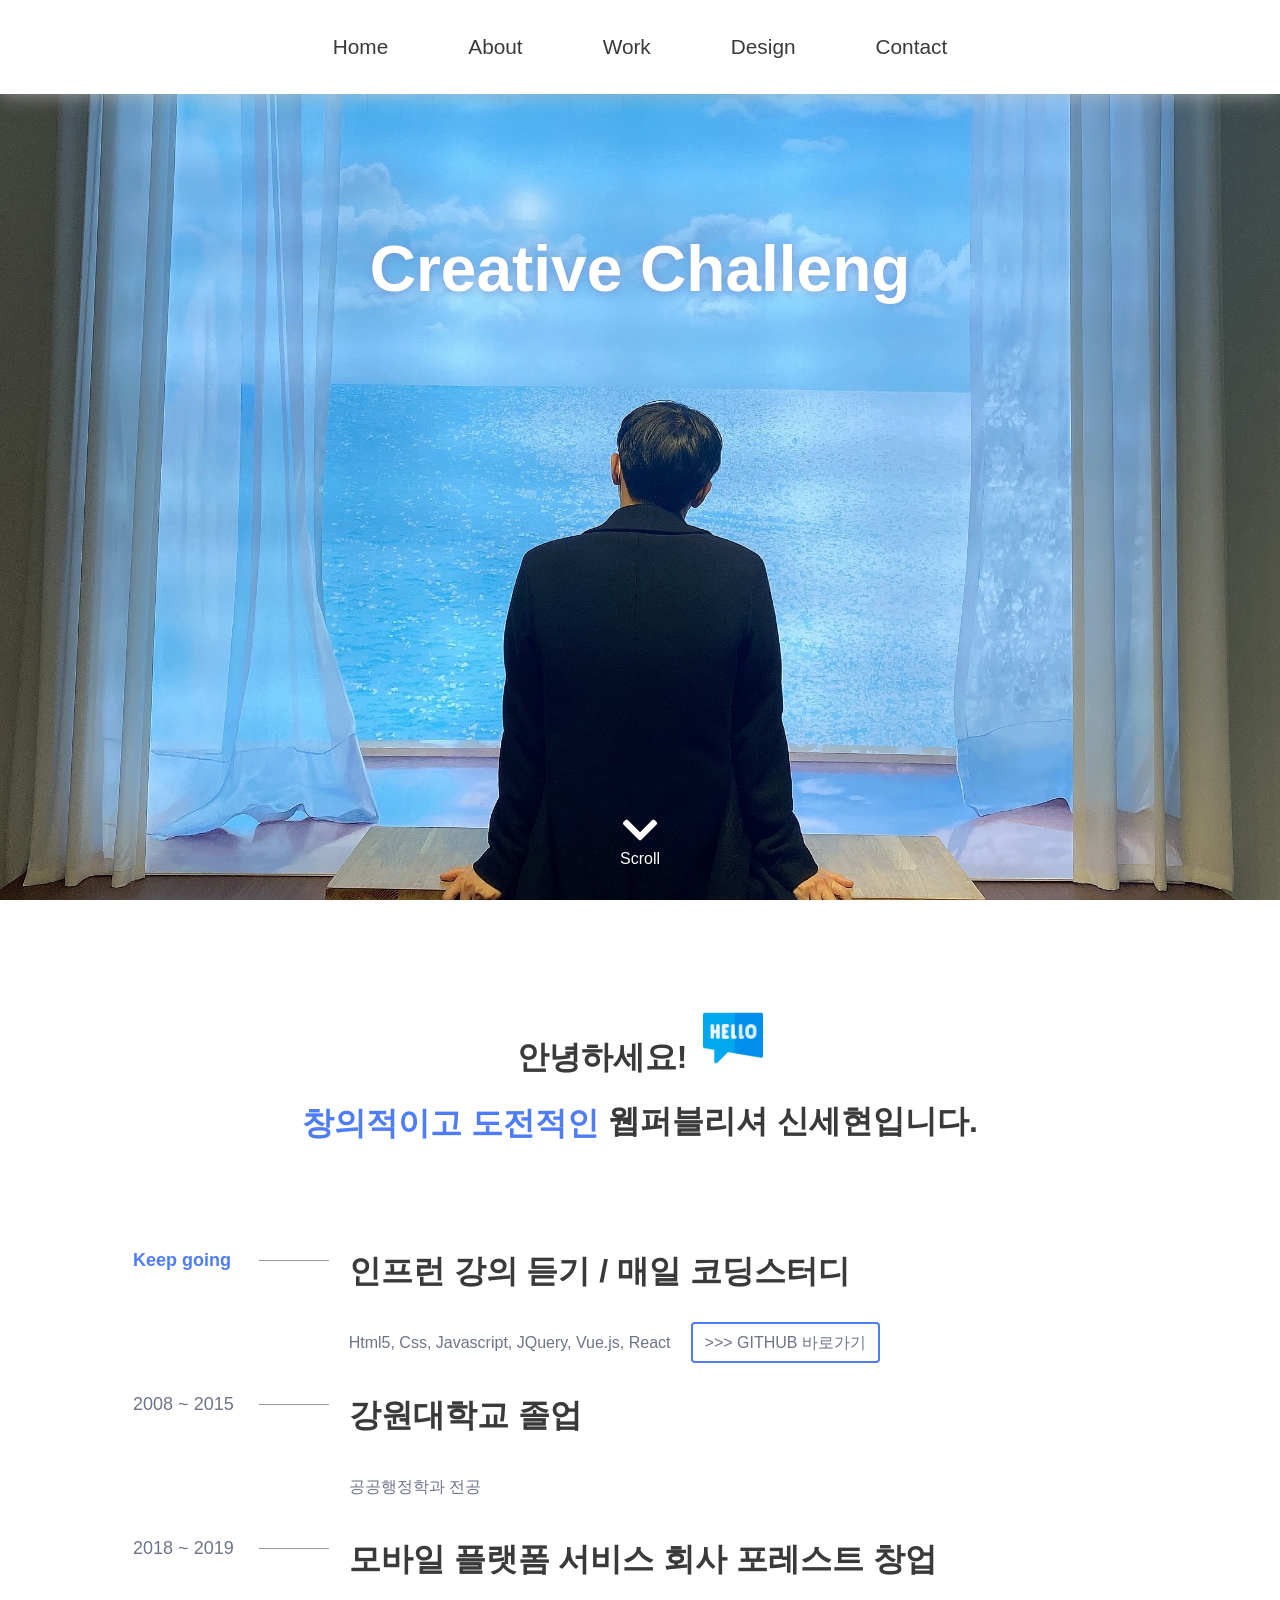
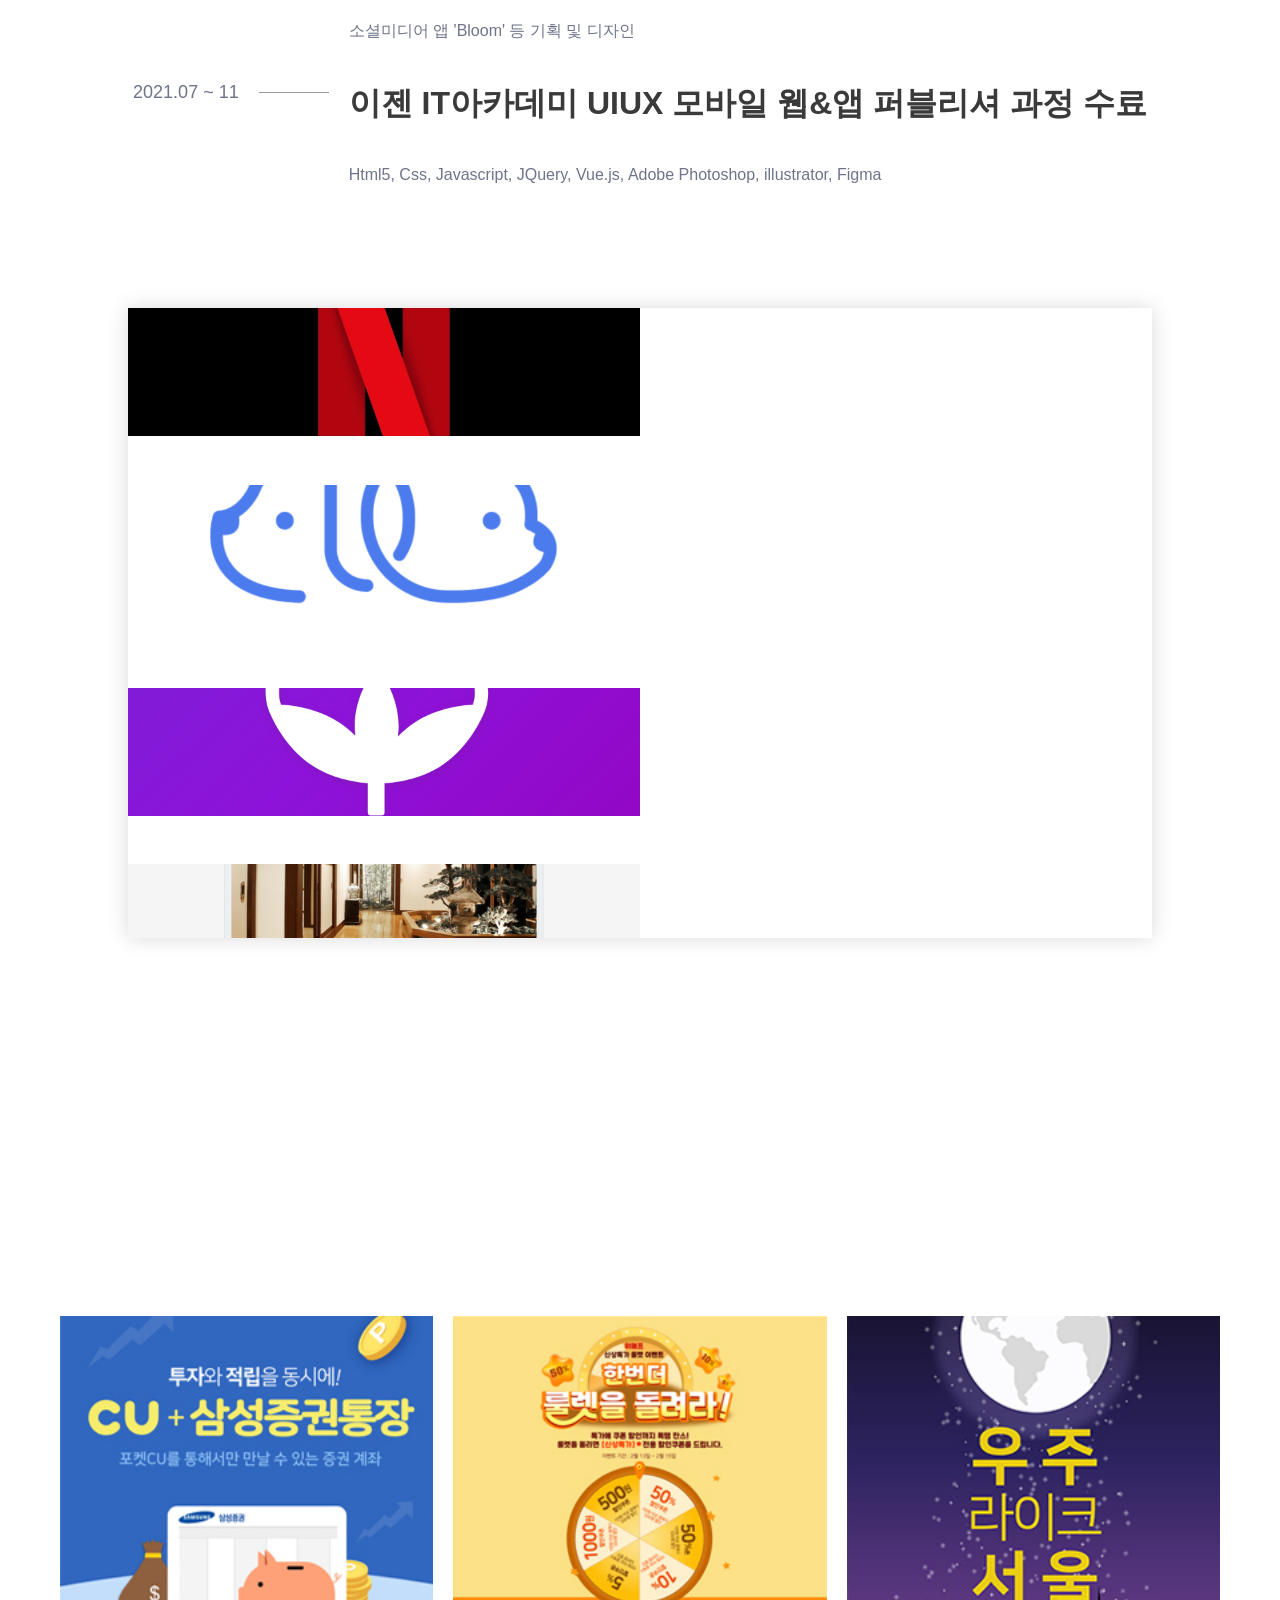
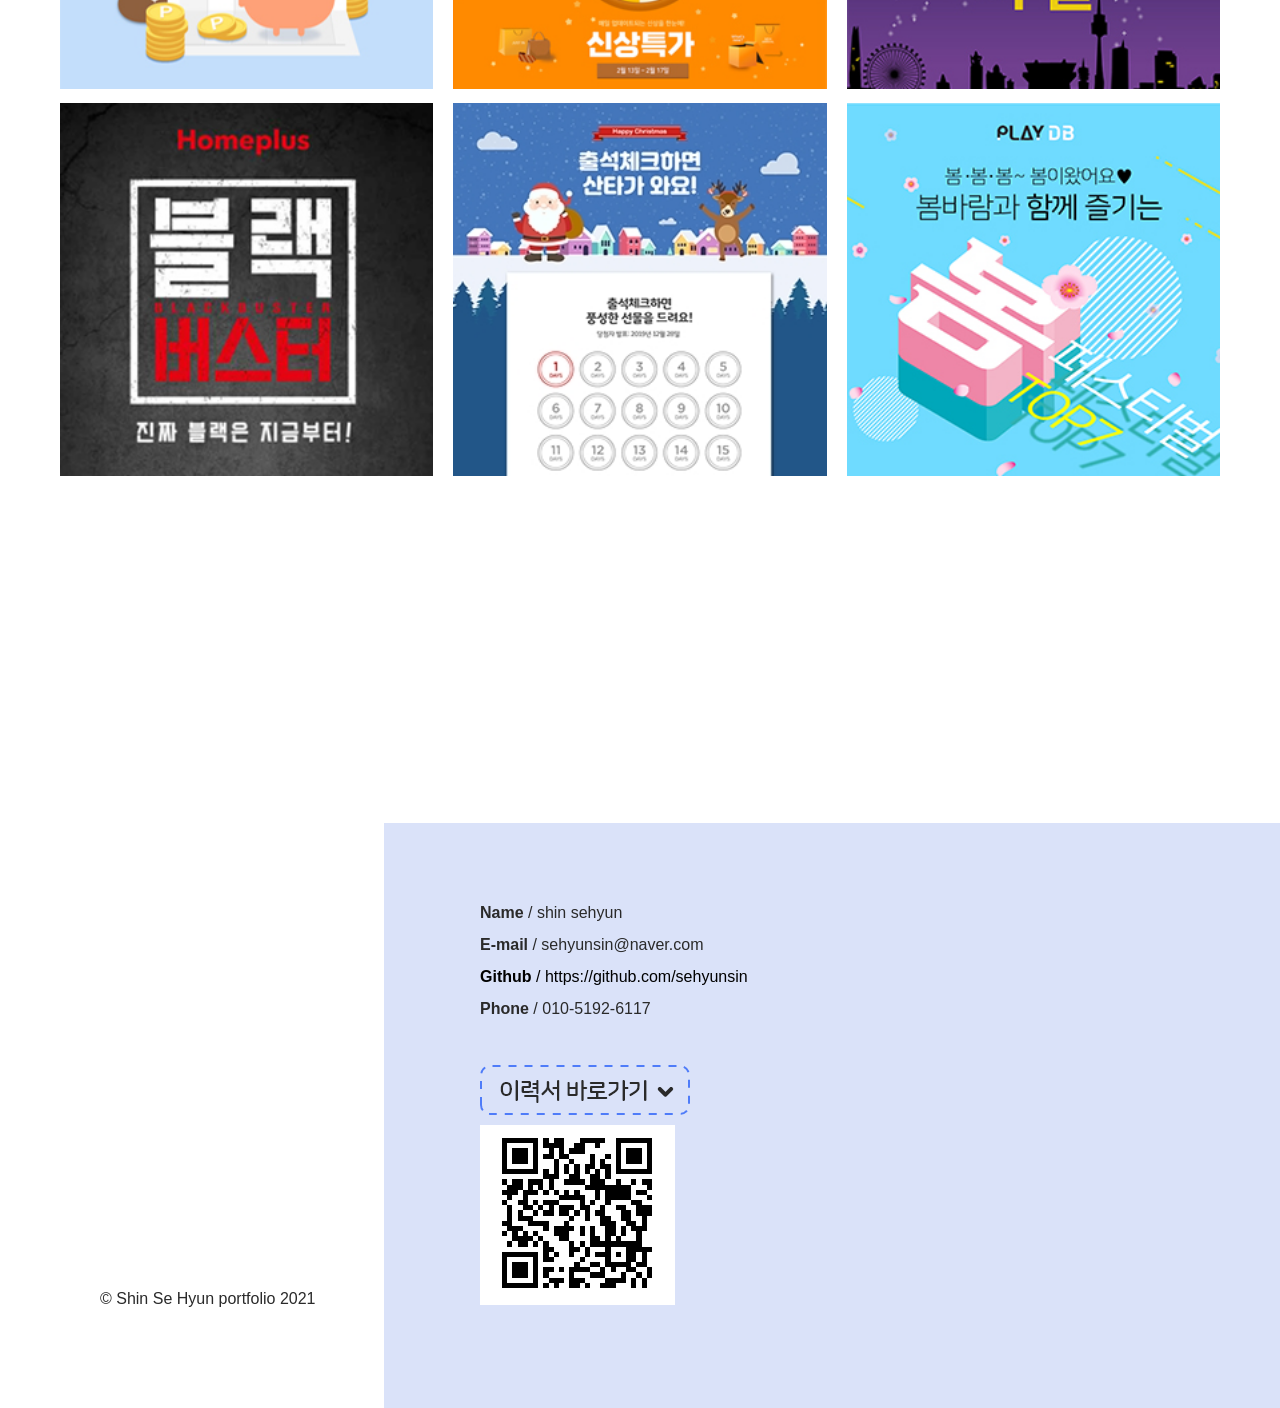
==== index.html @ 4f1cb449 "Update index.html" ====
<!DOCTYPE html>
<html lang="ko">

<head>
	<meta charset="utf-8">
	<meta name="viewport" content="width=device-width">
	<title>Webpublisher sehyun's Portfolio</title>
	<script src="https://code.jquery.com/jquery-3.6.0.min.js"></script>
	<script src="js/po1.js"></script>
	<script src="https://cdn.jsdelivr.net/npm/vue@2.6.0"></script>
	<link rel="shortcut icon" href="images/gift.svg" type="image/x-icon">
	<link href="https://fonts.googleapis.com/css?family=Noto+Sans+KR:100,300,400,500,700,900&display=swap"
		rel="stylesheet">
	<link rel="stylesheet" href="https://use.fontawesome.com/releases/v5.15.2/css/all.css">
	<link rel="stylesheet" href="css/po1.css">
</head>

<body>
	<div class="open">
		<div class="layer"></div>
		<div class="layer"></div>
	</div>
	<header>
		<button type="button">&#x2630</button>
		<a v-bind:href="top">
			<img :src="logo" :alt="alt">
		</a>

	</header>
	<nav class="navmenu">
		<div>
			<div>
				<a href="#top">Home</a>
				<a href="#about">About</a>
				<a href="#portfolio">Work</a>
				<a href="#event">Design</a>
				<a href="#contact">Contact</a>
			</div>
		</div>
	</nav>
	<header id="top">
		<div id="typing"></div>
		<div id="scroll">
			<i class="fas fa-chevron-down"></i>
			<a href="#about">Scroll</a>
		</div>
	</header>
	<section id="about" class="area">
		<h2 class="hello">안녕하세요!<img src="images/hello.png"><br><span>창</span><span>의</span><span>적</span><span>이</span><span>고</span> <span>도</span><span>전</span><span>적</span><span>인</span> 웹퍼블리셔 신세현입니다.</h2>
		<div class="skills">
			<table>
				<tr>
					<td class="td1 color_ch" style="color:#4f7cf9; font-weight: bold;">Keep going</td>
					<td>
						<div class="pin2"></div>
					</td>
					<td class="td3">
						<h2> 인프런 강의 듣기 / 매일 코딩스터디</h2>
						<p>Html5, Css, Javascript, JQuery, Vue.js, React<a href="https://github.com/sehyunsin" target="_blank">>>> GITHUB 바로가기</a></p>
					</td>
				</tr>
				<tr>
					<td class="td1">2008 ~ 2015</td>
					<td>
						<div class="pin2"></div>
					</td>
					<td class="td3">
						<h2>강원대학교 졸업</h2>
						<p>공공행정학과 전공</p>
					</td>
				</tr>
				<tr>
					<td class="td1">2018 ~ 2019</td>
					<td>
						<div class="pin2"></div>
					</td>
					<td class="td3">
						<h2>모바일 플랫폼 서비스 회사 포레스트 창업</h2>
						<p>소셜미디어 앱 'Bloom' 등 기획 및 디자인</p>
					</td>
				</tr>
				<tr>
					<td class="td1">2021.07 ~ 11</td>
					<td>
						<div class="pin2"></div>
					</td>
					<td class="td3">
						<h2>이젠 IT아카데미 UIUX 모바일 웹&앱 퍼블리셔 과정 수료</h2>
						<p>Html5, Css, Javascript, JQuery, Vue.js, Adobe Photoshop, illustrator, Figma</p>
					</td>
				</tr>
				
			</table>
		</div>
		
	</section>
	<div id="portfolio" class="area">
		<div id="cnt03">
			<div class="page-wrap">
				<div id="home-slider">
					<div class="swiper-container">
						<div class="swiper-wrapper">
							<div class="swiper-slide swiper-slide-one">
								<div class="swiper-image" data-swiper-parallax-y="-20%">
									<div class="swiper-image-inner swiper-image-left swiper-image-one">
										<a href="netflix/netflix.html" target="_blank">
											<img src="images/go.png" alt="홈페이지 바로가기">
										</a>
									</div>
								</div>
								<div class="swiper-image" data-swiper-parallax-y="35%">
									<div class="swiper-image-inner swiper-image-right swiper-image-two">
										<a href="netflix/netflix.html" class="paragraph mockup_title" target="_blank">
											Netflix
										</a>
										<a href="netflix/netflix.html" class="paragraph  mockup_small_title"
											target="_blank">
											넷플릭스 반응형 웹사이트를<br>클론코딩하였습니다.
										</a>
									</div>
								</div>
							</div>
							<div class="swiper-slide swiper-slide-two">
								<div class="swiper-image" data-swiper-parallax-y="-20%">
									<div class="swiper-image-inner swiper-image-left swiper-image-three">
										<a href="https://www.figma.com/proto/93MbNFxigExbOBQNPksB8m/Petme-Up-team-library?node-id=382%3A949&scaling=min-zoom&page-id=0%3A1" onclick="window.open(this.href, 'win1', 'top=50, left=200 , width=414, height=667, toolbar=yes, scrollbars=no, resizable=yes');" onkeypress="this.onclick()" target="_blank">
											<img src="images/go.png" alt="페이지 바로가기">
										</a>
									</div>
								</div>
								<div class="swiper-image" data-swiper-parallax-y="35%">
									<div class="swiper-image-inner swiper-image-right swiper-image-four">
										<a href="https://www.figma.com/proto/93MbNFxigExbOBQNPksB8m/Petme-Up-team-library?node-id=382%3A949&scaling=min-zoom&page-id=0%3A1" class="paragraph mockup_title" onclick="window.open(this.href, 'win1', 'top=50, left=200 , width=414, height=667, toolbar=yes, scrollbars=no, resizable=yes');" onkeypress="this.onclick()" target="_blank">
											PetmeUp
										</a>
										<a href="https://www.figma.com/proto/93MbNFxigExbOBQNPksB8m/Petme-Up-team-library?node-id=382%3A949&scaling=min-zoom&page-id=0%3A1" class="paragraph  mockup_small_title" onclick="window.open(this.href, 'win1', 'top=50, left=200 , width=414, height=667, toolbar=yes, scrollbars=no, resizable=yes');" onkeypress="this.onclick()" target="_blank">
											반려동물과의 만남부터 케어까지 모든<br>기능을 담은 어플리케이션 펫미업을<br>피그마로 제작하였습니다.
										</a>
									</div>
								</div>
							</div>
							<div class="swiper-slide swiper-slide-three">
								<div class="swiper-image" data-swiper-parallax-y="-20%">
									<div class="swiper-image-inner swiper-image-left swiper-image-five">
										<a href="images/Bloom StoryBoard & DECISION.pdf" target="_blank">
											<img src="images/go.png" alt="페이지 바로가기">
										</a>
									</div>
								</div>
								<div class="swiper-image" data-swiper-parallax-y="35%">
									<div class="swiper-image-inner swiper-image-right swiper-image-six">
										<a href="images/Bloom StoryBoard & DECISION.pdf" class="paragraph mockup_title" target="_blank">
											Bloom
										</a>
										<a href="images/Bloom StoryBoard & DECISION.pdf" class="paragraph  mockup_small_title"
											target="_blank">
											포레스트 창업 당시 제작한 소셜미디어 어플리케이션 Bloom의 기획안입니다.
										</a>
									</div>
								</div>
							</div>
							<div class="swiper-slide swiper-slide-four">
								<div class="swiper-image" data-swiper-parallax-y="-20%">
									<div class="swiper-image-inner swiper-image-left swiper-image-seven">
										<a href="hanwoori/hanwoori.html" target="_blank">
											<img src="images/go.png" alt="페이지 바로가기">
										</a>
									</div>
								</div>
								<div class="swiper-image" data-swiper-parallax-y="35%">
									<div class="swiper-image-inner swiper-image-right swiper-image-eigh">
										<a href="hanwoori/hanwoori.html" class="paragraph mockup_title" target="_blank">
											한우리
										</a>
										<a href="hanwoori/hanwoori.html" class="paragraph  mockup_small_title"
											target="_blank">
											한정식 한우리 반응형 웹사이트
										</a>
									</div>
								</div>
							</div>
							
							
							<div class="swiper-slide swiper-slide-two">
								<div class="swiper-image" data-swiper-parallax-y="-20%">
									<div class="swiper-image-inner swiper-image-left swiper-image-thirteen">
										<a href="회원가입/index.html" target="_blank">
											<img src="images/go.png" alt="페이지 바로가기">
										</a>
									</div>
								</div>
								<div class="swiper-image" data-swiper-parallax-y="35%">
									<div class="swiper-image-inner swiper-image-right swiper-image-fourteen">
										<a href="회원가입/index.html" class="paragraph mockup_title" target="_blank">
											Naver
										</a>
										<a href="회원가입/index.html" class="paragraph  mockup_small_title" target="_blank">
										네이버 반응형 회원가입 웹사이트를 클론코딩 하였습니다.
										</a>
									</div>
								</div>
							</div>

						</div>
						<div class="swiper-pagination"></div>
					</div>
				</div>
			</div>

		</div>

	</div>
	<section id="event" class="area">
		<div>
			<div>
				<img src="images/event-19.jpg" alt="CU 삼성증권통장">
				<p>
					<i class="fas fa-search"></i>
					<b>자세히보기</b>
				</p>
			</div>
			<div>
				<img src="images/event-16.jpg" alt="한번 더 룰렛을 돌려라">
				<p>
					<i class="fas fa-search"></i>
					<b>자세히보기</b>
				</p>
			</div>
			<div>
				<img src="images/event-9.jpg" alt="우주 라이크 서울">
				<p>
					<i class="fas fa-search"></i>
					<b>자세히보기</b>
				</p>
			</div>
			<div>
				<img src="images/event-13.jpg" alt="블랙버스터">
				<p>
					<i class="fas fa-search"></i>
					<b>자세히보기</b>
				</p>
			</div>
			
			<div>
				<img src="images/event-8.jpg" alt="출석체크하면 산타가 와요">
				<p>
					<i class="fas fa-search"></i>
					<b>자세히보기</b>
				</p>
			</div>
			<div>
				<img src="images/event-17.jpg" alt="봄 페스티벌">
				<p>
					<i class="fas fa-search"></i>
					<b>자세히보기</b>
				</p>
			</div>
			
		

		</div>
	</section>
	<section id="contact" class="area">
		<div class="footer">
			<section class="profile">
				<div class="p1">
					<p><b>Name</b> / shin sehyun</p>
					<p><b>E-mail</b> / sehyunsin@naver.com</p>
					<a href="https://github.com/sehyunsin" target="_blank" style="color:black"><b>Github </b>/
						https://github.com/sehyunsin </a>
						<p><b>Phone</b> / 010-5192-6117</p>
				</div>
				<div class="pdf">
						<a href="https://www.miricanvas.com/v/1oxffx" target="_blank"><img src="images/pdf.png" alt="자기소개서 pdf 다운로드"></a>
						<a href="https://www.miricanvas.com/v/1oxffx" target="_blank"><img src="images/qr1.png" alt="qr이력서"></a>
				</div>
				</section>
		</div>
		<section class="me">
			© Shin Se Hyun portfolio 2021
		</section>
	</section>
	<section id="popup">
		<h3>제목</h3>
		<img src="#" alt="#">
	</section>
</body>
<script src='https://cdnjs.cloudflare.com/ajax/libs/jquery/3.1.1/jquery.min.js'></script>
<script src='https://cdnjs.cloudflare.com/ajax/libs/Swiper/3.4.2/js/swiper.jquery.min.js'></script>
<script>
	let mySwiper = new Swiper(".swiper-container", {
		direction: "vertical",
		loop: true,
		pagination: ".swiper-pagination",
		grabCursor: true,
		speed: 1000,
		paginationClickable: true,
		parallax: false,
		autoplay: false,
		effect: "slide",
		mousewheelControl: 1
	});
</script>
<script>
	var logo = new Vue({
		el: "header",
		data: {
			logo: "images/logo_sh.png",
			alt: "logo",
			top: "#"
		}
	});
</script>

</html>
---- css/po1.css ----
@charset "utf-8";

/*공통*/
* {
	margin: 0;
	padding: 0;
	box-sizing: border-box;
}

html {
	scroll-behavior: smooth;
}

html,
body {
	font-family: 'Roboto', sans-serif;
	color: #2a2a2a;
}

h2 {
	color: #3A3A3A;
	font-size: 32px;
	text-align: center;
	margin-bottom: 70px;
}

img {
	display: block;
	max-width: 100%;
}

a {
	text-decoration: none;
}

.area {
	min-height: 100vh;
	padding-top: 12vh;
}


/*상단 (고정되어 있는) 메뉴*/
nav {
	position: fixed;
	width: 100%;
	top: 0;
	z-index: 200;
	background: white;
	box-shadow: 0px 0px 20px #bfbfbfc2;
}


nav div {
	max-width: 1490px;
	margin: auto;
	display: flex;
}


header img {
	position: absolute;
	padding-top: 26px;
	margin-left: 30px;
	position: fixed;
	z-index: 300;
}

nav>div a {
	margin-left: 30pt;
	color: #3A3A3A;
	margin: 25px 30px;
	font-size: large;
	padding: 10px;
	border-radius: 50px;
	font-size: 1.3rem;
	font-weight: 400;
}

button {
	display: none;
}


/*상단 메뉴를 호버하면 색변경되면서 유지된다*/
nav a:hover,
a.act {
	color: white;
	background: url(../images/button10.png) no-repeat center;
	text-align: center;

}


/*첫화면(헤더)*/
#top {
	height: 100vh;
	background: url("../images/bg1.jpg") no-repeat fixed center top / cover;
}

#typing {
	padding: 25vh 1px 0 1px;
	color: white;
	text-align: center;
	font-size: 4rem;
	font-weight: bold;
	height: 60vh;
	text-shadow: 0 1px 10px #7c95cfe0;
	line-height: 140%;
	animation: rise 1s 5s ease infinite alternate;
}

@keyframes rise {
	from {
		transform: translateY(0px);
	}

	to {
		transform: translateY(15px);
	}

}

#scroll {
	width: 100px;
	margin: auto;
	margin-top: 30vh;
	text-align: center;
}

#scroll i {
	font-size: 2.5rem;
	color: white;
	display: block;
	animation: down 1s infinite;
}

@keyframes down {
	from {
		transform: translateY(-10pt);
		opacity: 0;
	}

	to {
		transform: translateY(0pt);
		opacity: 1;
	}
}

#scroll a {
	color: white;
}


/*about*/

.hello {
	line-height: 2em;
}
.hello img{
	width: 60px;
	margin-left: 16px;
	display: inline-block;
}


h2 span {
	color: #4f7cf9;
	position: relative;
	top: 2px;
	display: inline-block;
	animation: bounce 0.5s ease infinite alternate;


}

h2 span:nth-child(1) {
	animation-delay: .1s;
}

h2 span:nth-child(2) {
	animation-delay: .2s;
}

h2 span:nth-child(3) {
	animation-delay: .3s;
}

h2 span:nth-child(4) {
	animation-delay: .4s;
}

h2 span:nth-child(5) {
	animation-delay: .5s;
}

h2 span:nth-child(6) {
	animation-delay: .6s;
}

h2 span:nth-child(7) {
	animation-delay: .7s;
}

h2 span:nth-child(8) {
	animation-delay: .8s;
}

h2 span:nth-child(9) {
	animation-delay: .9s;
}

@keyframes bounce {
	100% {
		top: -5px;
	}
}

.td3 a {
	font-weight: 400;
	padding-left: 20px;
	color: #6e7489;
	background: #fff;
	border: 2px solid #4f7cf9;
	border-radius: 4px;
	padding: 10px 12px; 
	margin-left: 20px;
}

.td3 a:hover {
	color: #fff;
	font-weight: bold;
	background: #4f7cf9;
	

}

.skills {
	width: 100%;
	position: absolute;

}

.skills table {
	border-collapse: collapse;
	margin: auto;
}


.skills table tbody tr {
	margin: 30px;
}

.skills table tbody tr td.td1 {
	font-size: 18px;
	color: #6e7489;
}

.td1 {
	padding-bottom: 70px;
}

.skills table tbody tr td>.pin2 {
	width: 70px;
	height: 1px;
	background: #999;
	margin-left: 20px;
	margin-bottom: 70px;
}

.skills table tbody tr td.td3 {
	line-height: 3;
}

.skills table tbody tr td>h2 {
	padding: 0 0 0 20px;
	font-size: 32px;
	text-align: left;
	margin: 0;
}

.skills table tbody tr td>h2:hover {
	color: #4f7cf9;
}

.skills table tbody tr td>p {
	padding-left: 20px;
	color: #6e7489;
	font-size: 16px;
	font-weight: 300;
}

/*포트폴리오*/
.content #cnt03 {
	position: relative;
}

.page-wrap {
	width: 100%;
	height: 100vh;
	display: -webkit-box;
	display: flex;
	-webkit-box-pack: center;
	justify-content: center;
	-webkit-box-align: center;
}

#home-slider {
	height: 70vh;
	width: 80vw;
	position: relative;
}

.swiper-container {
	height: 100%;
	width: 100%;
	box-shadow: 0 0 20px rgba(0, 0, 0, 0.15);
	overflow: hidden;
}

.swiper-image-one {
	background-image: url(../images/p1.png);
}

.swiper-image-two {
	background: #fff;
}

.swiper-image-three {
	background-image: url(../images/pet.png);
}

.swiper-image-four {
	background: #fff;
}

.swiper-image-five {
	background-image: url(../images/p3.png);
}

.swiper-image-six {
	background: #fff;
}

.swiper-image-seven {
	background-image: url(../images/pp3.png);
}

.swiper-image-eigh {
	background: #fff;
}

.swiper-image-nine {
	background-image: url(../images/react.png);
}

.swiper-image-ten {
	background: #fff;
}
.swiper-image-eleven {
	background-image: url(../images/react.png);
}

.swiper-image-twelve {
	background: #fff;
}
.swiper-image-thirteen {
	background-image: url(../images/naver.png);
}

.swiper-image-fourteen {
	background: #fff;
}

.swiper-image {
	width: 50%;
	height: 100%;
	overflow: hidden;
}

.swiper-image-inner {
	background-size: cover;
	background-position: center center;
	display: -webkit-box;
	display: flex;
	-webkit-box-orient: vertical;
	-webkit-box-direction: normal;
	flex-direction: column;
	-webkit-box-align: center;
	align-items: center;
	-webkit-box-pack: center;
	justify-content: center;
	width: 100%;
	height: 100%;
	background-blend-mode: overlay;
}

.swiper-image-inner.swiper-image-left {
	padding: 4rem;
	position: relative;
}

.swiper-image-left a {
	position: absolute;
	width: 100%;
	height: 100%;
	top: 0;
	left: 0;
	opacity: 0;
	color: #fff;
	background-color: rgba(0, 0, 0, 0.25);
	transition: all .3s;
}

.swiper-image-left:hover {
	transition: all .5s;
	-webkit-transform: scale(1.1);
	transform: scale(1.1);
}

.swiper-image-left:hover a {
	opacity: 1;
}

.swiper-image-left a img {
	z-index: 999;
	position: absolute;
	width: 50px;
	height: auto;
	top: 50%;
	right: 50%;
	transform: translate(50%, -50%);
}

.swiper-image-inner.swiper-image-right {
	-webkit-filter: hue-rotate(-60deg);
	filter: hue-rotate(-60deg);
	-webkit-transition: all 1s linear;
	transition: all 1s linear;
	-webkit-transition-delay: .5s;
	transition-delay: .5s;
	background-blend-mode: multiply;
	overflow: hidden;
}

a.paragraph {
	margin: 0;
	width: 100%;
	max-width: 350px;
	text-align: justify;
	opacity: 0;
	-webkit-transition: all .6s cubic-bezier(0.215, 0.61, 0.355, 1) .9s;
	transition: all .6s cubic-bezier(0.215, 0.61, 0.355, 1) .9s;
	-webkit-transform: translate3d(-20%, 0, 0);
	transform: translate3d(-20%, 0, 0);
	text-decoration: none;
}

a.mockup_title {
	display: block;
	font-family: 'Roboto', sans-serif;
	color: #111;
	font-size: 5.2rem;
	font-weight: 700;
	font-family: 'Roboto', sans-serif;
	line-height: 1.5;
}

a.mockup_small_title {
	display: block;
	font-family: 'Roboto', sans-serif;
	color: rgb(68, 68, 68);
	font-size: 1.2rem;
	font-weight: 500;
	font-family: 'Roboto', sans-serif;
}

.swiper-slide.swiper-slide-active h1,
.swiper-slide.swiper-slide-active a.paragraph,
.swiper-slide.swiper-slide-active h1 span.emphasis,
.swiper-slide.swiper-slide-active h1+p {
	-webkit-transform: translate3d(0, 0, 0);
	transform: translate3d(0, 0, 0);
	opacity: 1;
}

.swiper-container-vertical>.swiper-wrapper {
	-webkit-box-orient: vertical;
	flex-direction: column;
}

.swiper-container-android .swiper-slide,
.swiper-wrapper {
	-webkit-transform: translate3d(0px, 0, 0);
	transform: translate3d(0px, 0, 0);
}

.swiper-slide {
	-webkit-flex-shrink: 0;
	flex-shrink: 0;
	width: 100%;
	height: 100%;
	position: relative;
	background-color: #fff;
	overflow: hidden;
	display: -webkit-box;
	display: flex;

}

.swiper-container .swiper-notification {
	position: absolute;
	left: 0;
	top: 0;
	pointer-events: none;
	opacity: 0;
	z-index: -1000;
}

.swiper-pagination {
	position: absolute;
	text-align: center;
	-webkit-transition: 300ms;
	transition: 300ms;
	-webkit-transform: translate3d(0, 0, 0);
	transform: translate3d(0, 0, 0);
	z-index: 10;
}

.swiper-pagination-bullet {
	width: 35px;
	height: 35px;
	display: inline-block;
	opacity: 0.4;
	background-image: url(../images/ch2.png);
	background-repeat: no-repeat;
	background-size: cover;
	background-color: transparent;
}

.swiper-pagination-bullet-active {
	opacity: 1;
	background-image: url(../images/ch1.png);
	background-repeat: no-repeat;
	background-size: cover;
	background-color: transparent;
}

.swiper-container-vertical>.swiper-pagination-bullets {
	right: 15px;
	bottom: 15px;
}

.swiper-container-vertical>.swiper-pagination-bullets .swiper-pagination-bullet {
	margin: 5px 0;
	display: block;
}

.swiper-container-horizontal>.swiper-pagination-bullets .swiper-pagination-bullet {
	margin: 0 5px;
}



/*******************/
/*이벤트*/
#event {
	max-width: 900pt;
	margin: auto;
}

#event>div {
	display: flex;
	flex-wrap: wrap;
	justify-content: space-evenly;
}

#event>div>div {
	position: relative;
	width: 280pt;
	margin-bottom: 10pt;
	overflow: hidden;
	cursor: pointer;
}

#event img {
	width: 100%;
	height: 100%;
	transition: 0.5s;
}

::-webkit-scrollbar {
	display: none;
}


/*(돋보기+자세히보기)--호버*/
#event>div>div:hover img {
	transform: scale(1.1);
}

#event>div>div:hover p {
	opacity: 1;
}

/*(돋보기+자세히보기)*/
#event p {
	position: absolute;
	width: 100%;
	height: 100%;
	top: 0;
	background: rgba(0, 0, 0, 0.75);
	color: white;
	text-align: center;
	opacity: 0;
	transition: 0.5s;
}

/*돋보기*/
#event i {
	font-size: 2rem;
	display: block;
	margin-top: 40%;
}

/*****************/
/*팝업 -- 큰이미지 보기*/
#popup {
	position: fixed;
	top: 0;
	width: 100%;
	height: 100vh;
	background: rgba(0, 0, 0, 0.9);
	z-index: 2;
	overflow: auto;
	/*이미지(자식)가 클때 스크롤바(부모)가 생긴다*/
	display: none;
}

#popup h3 {
	background: #333;
	color: white;
	padding: 15pt;
	text-align: center;
}

#popup img {
	margin: auto;
}

/************/
/*Contact*/
#contact {
	position: relative;
}

.profile {
	position: absolute;
	bottom: 0;
	right: 0;
	width: 70vw;
	height: 65vh;
	padding: 4.6rem 6rem;
	background: #DAE2F9;
	text-decoration: none;
}

.p1 {
	line-height: 2;


}

.pdf {
	display: inline-block;
	margin-top: 30px;
}

.me {
	position: absolute;
	bottom: 100px;
	left: 100px;
}


/**************************/
/***********휴대폰***********/
@media(max-width:600px) {
	.area {
		min-height: 100vh;
	}

	h2 {
		font-size: 2.5rem;
		margin: 30pt 0;
		width: 100%;
	}

	#top {
		background-size: auto 100vh;

	}

	#typing {
		font-size: 2rem;
		padding: 15vh 1px 0 1px;
	}

	header {
		position: relative;
	}



	.hello img{
		width: 30px;
		margin-left: 4px;
	}

	.hello{
		font-size: 22px;
		padding: 0 50px;
		line-height: 1.5em;
	}

	nav {
		width: 100%;
		height: 100%;
		background: rgb(0, 0, 0, 75%);
		display: none;
	}

	header button {
		display: block;
		color: #3A3A3A;
		font-weight: bold;
		font-size: 2rem;
		top: 0%;
		padding: 6px;
		width: 170%;
		position: absolute;
		background: #fff;
		box-shadow: 0px 0px 20px #bfbfbfc2;
		border: none;
		position: fixed;
		z-index: 999;
		
	}

	nav div {
		position: relative;
		display: block;
		width: 50%;
		text-align: center;
		line-height: 3;
		top: 20%;

	}

	nav>div a {
		align-items: center;
		margin: auto;
		font-size: 1.3rem;
		font-weight: bold;
		color: #fff;
	}


	header img {
		
		float: left;
		position: fixed;
		top: -2.5%;
		z-index: 1000;
	}

	#event>div>div {
		width: 230pt;
	}

	.skills {
		width: 90%;
		margin: 20px;
		position: relative;
	}

	.skills table{
		margin: 0;
	}
	.skills table tbody tr td.td1 {
		font-size: 10px;
		padding-bottom: 80px;
	}

td{
	margin-bottom: 50px;
}


	

	.td3 a {
		padding: 2px 8px;
		margin-left: 8px;

	}

	.skills table tbody tr td.td3 {
		line-height: 1.5em;
		position: absolute;
	}

	.skills table tbody tr td>h2 {
		font-size: 15px;
		text-align: left;

	}

	.skills table tbody tr td>p {
		font-size: 12px;
		line-height: 2em;
	}

	.skills table tbody tr td>.pin2{
		width: 30px;
	}


	a.mockup_title {
		padding-left: 20px;
		font-size: 3rem;
		line-height: 1.5;


	}

	a.mockup_small_title {
		padding: 10px 20px;
		font-size: 0.8rem;
	}

	.page-wrap {
		height: 10px;
	}

	#home-slider {
		margin-top: 12%;
	}

	.swiper-container-vertical>.swiper-pagination-bullets {
		right: 30px;
	}

	.swiper-slide{
    flex-direction: column;
		height: 488px;
	}

	.swiper-image{
		width: 100%;
	}

	.swiper-image-one {
		
		background-repeat: no-repeat;
	}

	.swiper-image-three {
	
		background-repeat: no-repeat;
	}

	.swiper-image-five {
	
		background-repeat: no-repeat;
	}

	.swiper-image-seven {
	
		background-repeat: no-repeat;
	}

	.swiper-image-nine {

		background-repeat: no-repeat;
	}

	.swiper-pagination {
		transform: rotate(-90deg);
		width: 80%;
	}

	.swiper-pagination-bullet-active {
		transform: rotate(90deg);
	}



	.profile {
		width: 100vw;
		height: 85vh;
	}

	.me {
		bottom: 10px;
		left: 28%;
		font-size: 12px;
		color: #5a5a5a;
	}
	

}

/***************************/
/* 시작 레이어 애니메이션 */
.open {
	position: fixed;
	top: 0;
	left: 0;
	right: 0;
	bottom: 0;
	pointer-events: none;
	z-index: 10000;
}

.open .layer {
	position: absolute;
	top: 0;
	left: 0;
	width: 100%;
	height: 100%;
	transform-origin: top;
	animation: open 1s ease-in-out forwards;
}

.open .layer:nth-child(1) {
	background: #000;
	z-index: 2;
}

.open .layer:nth-child(2) {
	background: #4f7cf9;
	animation-delay: 1s;
	z-index: 1;
}

@keyframes open {
	0% {
		transform: scaleY(1);
	}

	100% {
		transform: scaleY(0);
	
	}
}
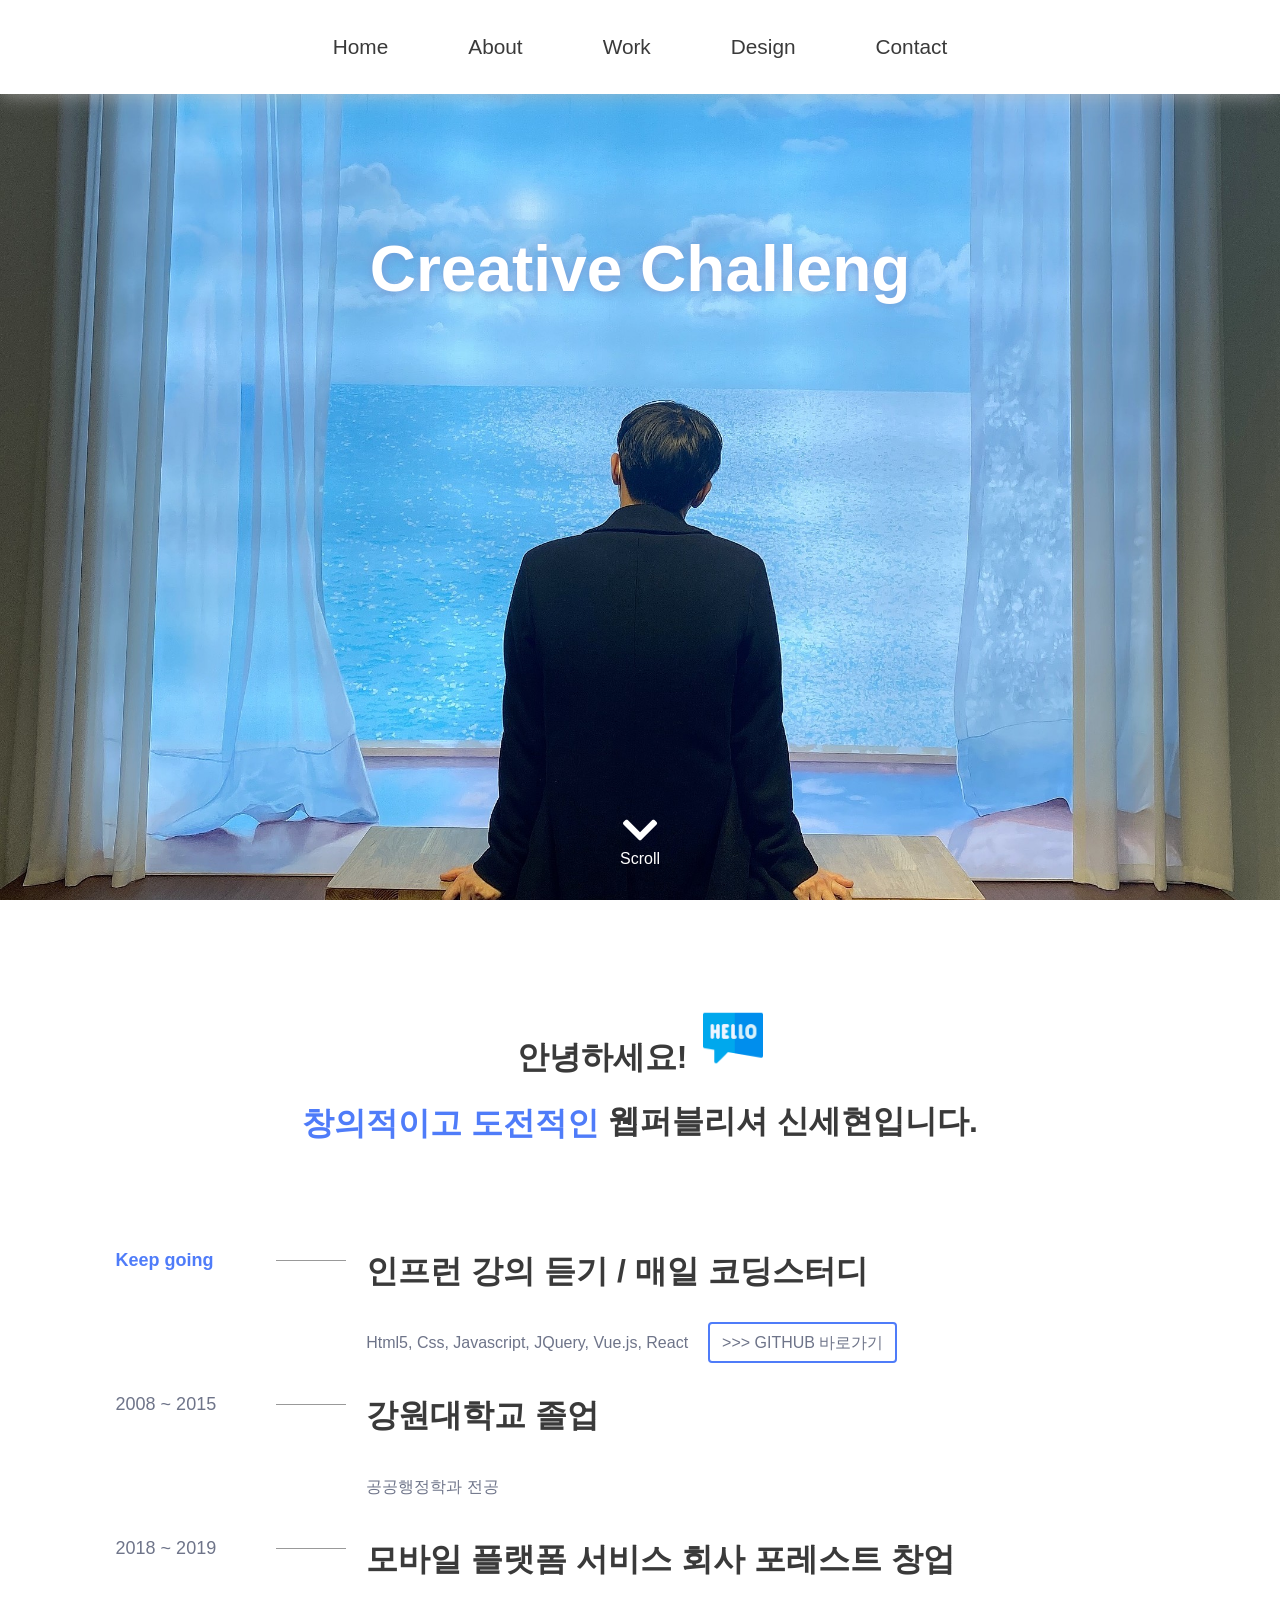
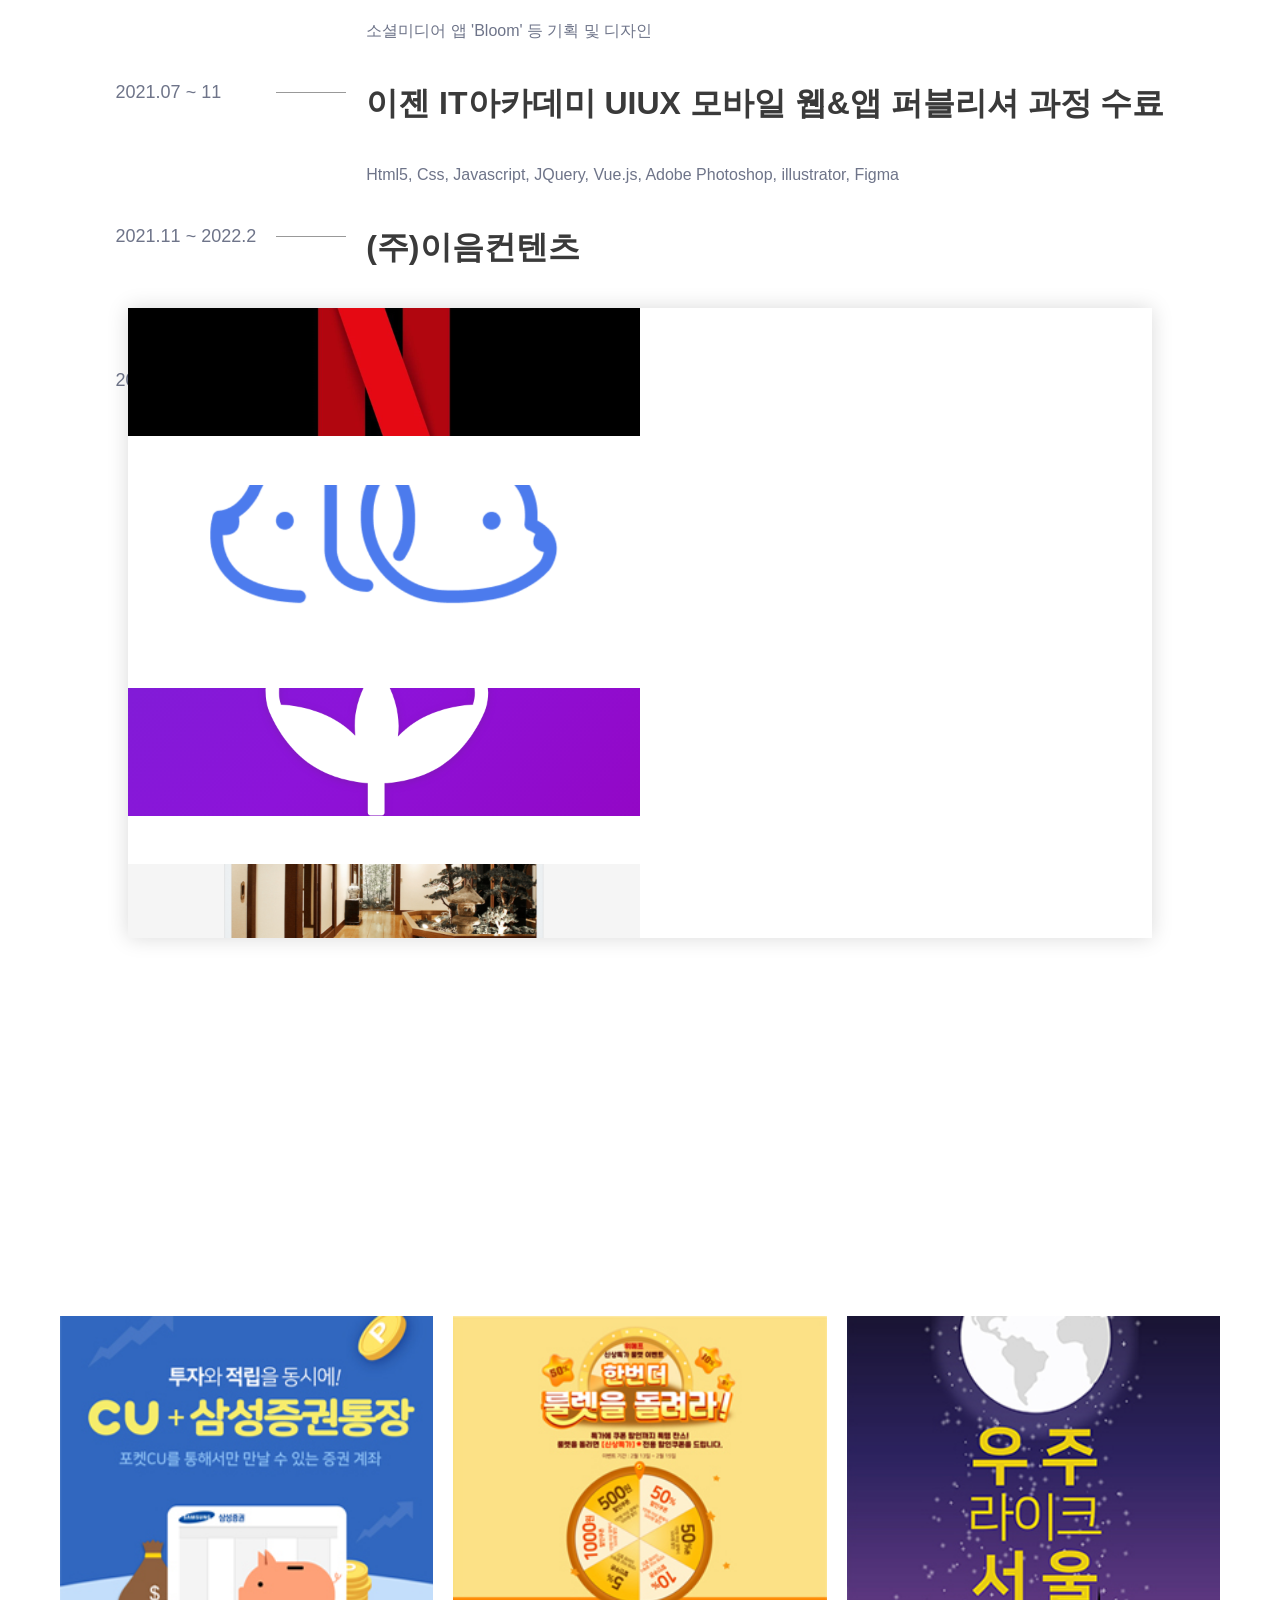
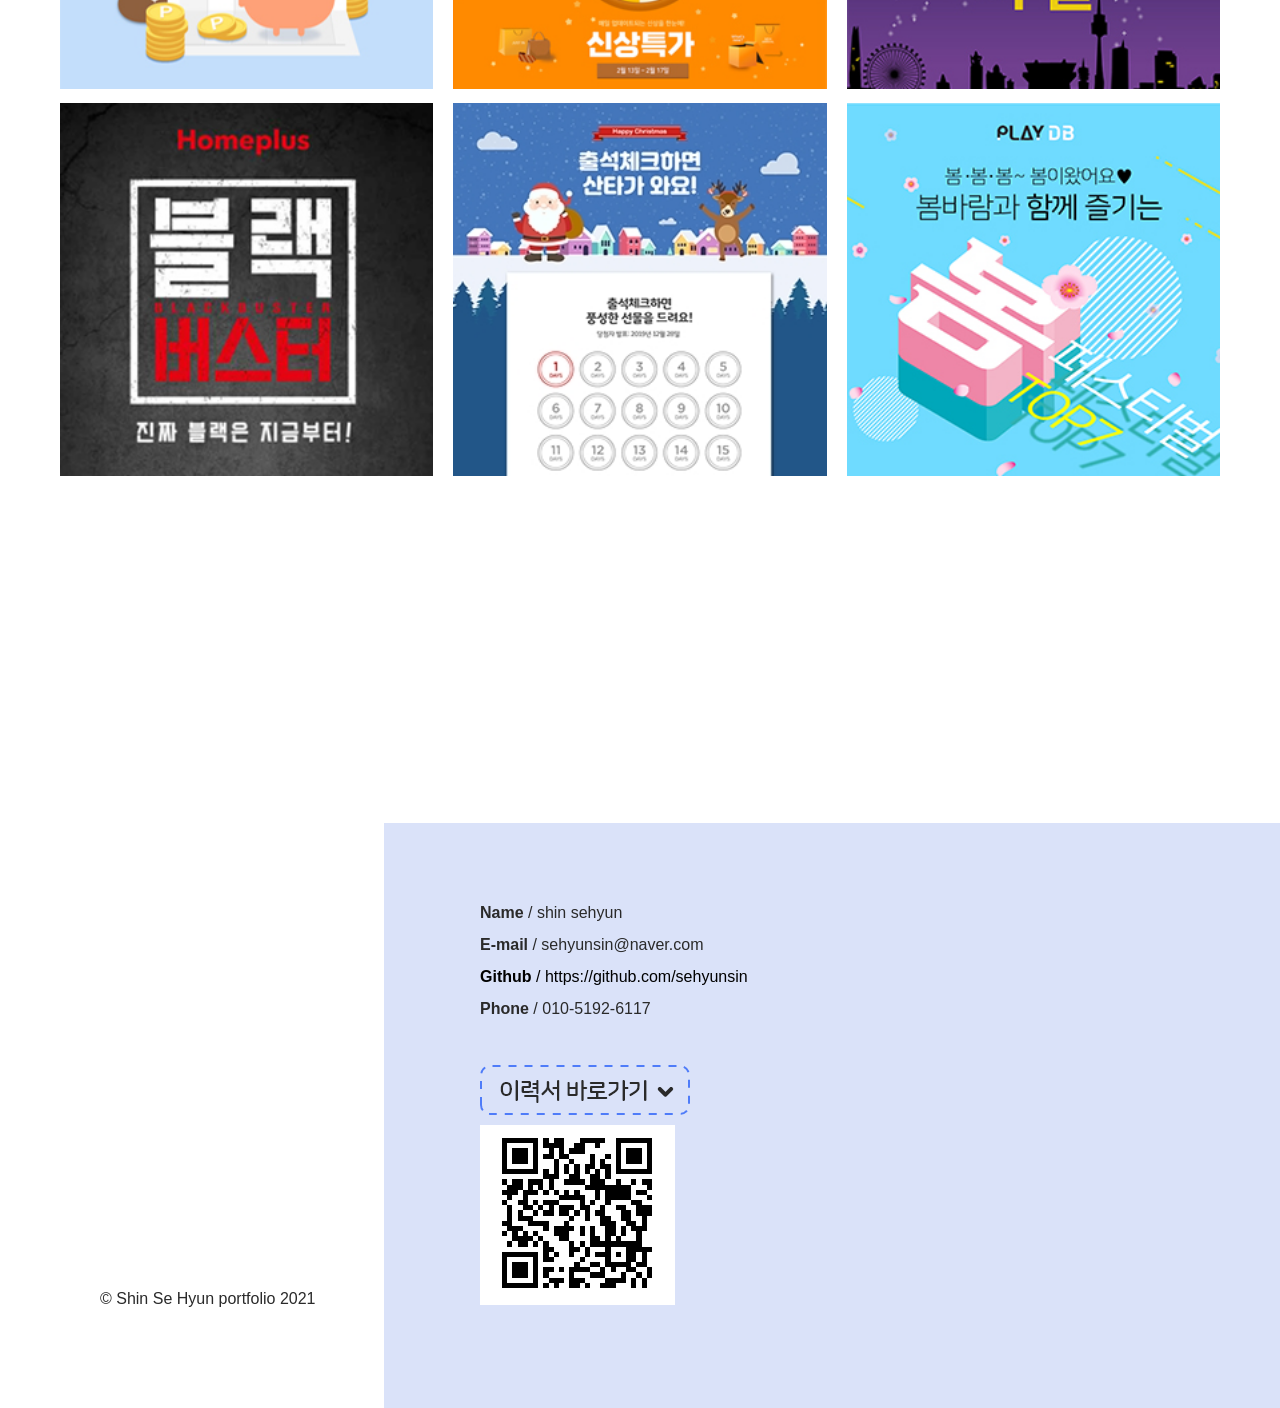
==== commit 524a77d5: "Update index.html" ====
--- a/index.html
+++ b/index.html
@@ -89,6 +89,27 @@
 						<p>Html5, Css, Javascript, JQuery, Vue.js, Adobe Photoshop, illustrator, Figma</p>
 					</td>
 				</tr>
+				<tr>
+					<td class="td1">2021.11 ~ 2022.2</td>
+					<td>
+						<div class="pin2"></div>
+					</td>
+					<td class="td3">
+						<h2>(주)이음컨텐츠</h2>
+						<p>웹퍼블리셔 홈페이지 기획 및 제작 유지보수 동영상 강의 업로드</p>
+					</td>
+				</tr>
+				<tr>
+					<td class="td1">2022.3 ~ 현재</td>
+					<td>
+						<div class="pin2"></div>
+					</td>
+					<td class="td3">
+						<h2>(주)에이아이더뉴트리진</h2>
+						<p>웹퍼블리셔 자사 홈페이지 관리 및 유지보수</p>
+					</td>
+				</tr>
+				
 				
 			</table>
 		</div>
@@ -123,18 +144,18 @@
 							<div class="swiper-slide swiper-slide-two">
 								<div class="swiper-image" data-swiper-parallax-y="-20%">
 									<div class="swiper-image-inner swiper-image-left swiper-image-three">
-										<a href="https://www.figma.com/proto/93MbNFxigExbOBQNPksB8m/Petme-Up-team-library?node-id=382%3A949&scaling=min-zoom&page-id=0%3A1" onclick="window.open(this.href, 'win1', 'top=50, left=200 , width=414, height=667, toolbar=yes, scrollbars=no, resizable=yes');" onkeypress="this.onclick()" target="_blank">
+										<a href="https://www.figma.com/proto/93MbNFxigExbOBQNPksB8m/Petme-Up-team-library?node-id=382%3A949&scaling=min-zoom&page-id=0%3A1"  target="_blank">
 											<img src="images/go.png" alt="페이지 바로가기">
 										</a>
 									</div>
 								</div>
 								<div class="swiper-image" data-swiper-parallax-y="35%">
 									<div class="swiper-image-inner swiper-image-right swiper-image-four">
-										<a href="https://www.figma.com/proto/93MbNFxigExbOBQNPksB8m/Petme-Up-team-library?node-id=382%3A949&scaling=min-zoom&page-id=0%3A1" class="paragraph mockup_title" onclick="window.open(this.href, 'win1', 'top=50, left=200 , width=414, height=667, toolbar=yes, scrollbars=no, resizable=yes');" onkeypress="this.onclick()" target="_blank">
+										<a href="https://www.figma.com/proto/93MbNFxigExbOBQNPksB8m/Petme-Up-team-library?node-id=382%3A949&scaling=min-zoom&page-id=0%3A1" class="paragraph mockup_title"  target="_blank">
 											PetmeUp
 										</a>
-										<a href="https://www.figma.com/proto/93MbNFxigExbOBQNPksB8m/Petme-Up-team-library?node-id=382%3A949&scaling=min-zoom&page-id=0%3A1" class="paragraph  mockup_small_title" onclick="window.open(this.href, 'win1', 'top=50, left=200 , width=414, height=667, toolbar=yes, scrollbars=no, resizable=yes');" onkeypress="this.onclick()" target="_blank">
-											반려동물과의 만남부터 케어까지 모든<br>기능을 담은 어플리케이션 펫미업을<br>피그마로 제작하였습니다.
+										<a href="https://www.figma.com/proto/93MbNFxigExbOBQNPksB8m/Petme-Up-team-library?node-id=382%3A949&scaling=min-zoom&page-id=0%3A1" class="paragraph  mockup_small_title"  target="_blank">
+											반려동물과의 만남부터 케어까지 모든<br>기능을 담은 애플리케이션 펫미업을<br>피그마로 제작하였습니다.
 										</a>
 									</div>
 								</div>
@@ -154,7 +175,7 @@
 										</a>
 										<a href="images/Bloom StoryBoard & DECISION.pdf" class="paragraph  mockup_small_title"
 											target="_blank">
-											포레스트 창업 당시 제작한 소셜미디어 어플리케이션 Bloom의 기획안입니다.
+											포레스트 창업 당시 제작한 소셜미디어 애플리케이션 Bloom의 기획안입니다.
 										</a>
 									</div>
 								</div>
--- a/css/po1.css
+++ b/css/po1.css
@@ -826,16 +826,15 @@
 
 
 	a.mockup_title {
-		padding-left: 20px;
 		font-size: 3rem;
 		line-height: 1.5;
-
-
+		text-align: center;
 	}
 
 	a.mockup_small_title {
-		padding: 10px 20px;
+		padding: 10px 40px;
 		font-size: 0.8rem;
+		text-align:center;
 	}
 
 	.page-wrap {
@@ -886,14 +885,16 @@
 
 	.swiper-pagination {
 		transform: rotate(-90deg);
-		width: 80%;
-	}
-
-	.swiper-pagination-bullet-active {
-		transform: rotate(90deg);
-	}
-
-
+		width: 65%;
+		
+	}
+
+	.swiper-container-vertical>.swiper-pagination-bullets .swiper-pagination-bullet {
+		transform: translateY(-85%) rotate(90deg);
+	}
+	
+	
+	
 
 	.profile {
 		width: 100vw;
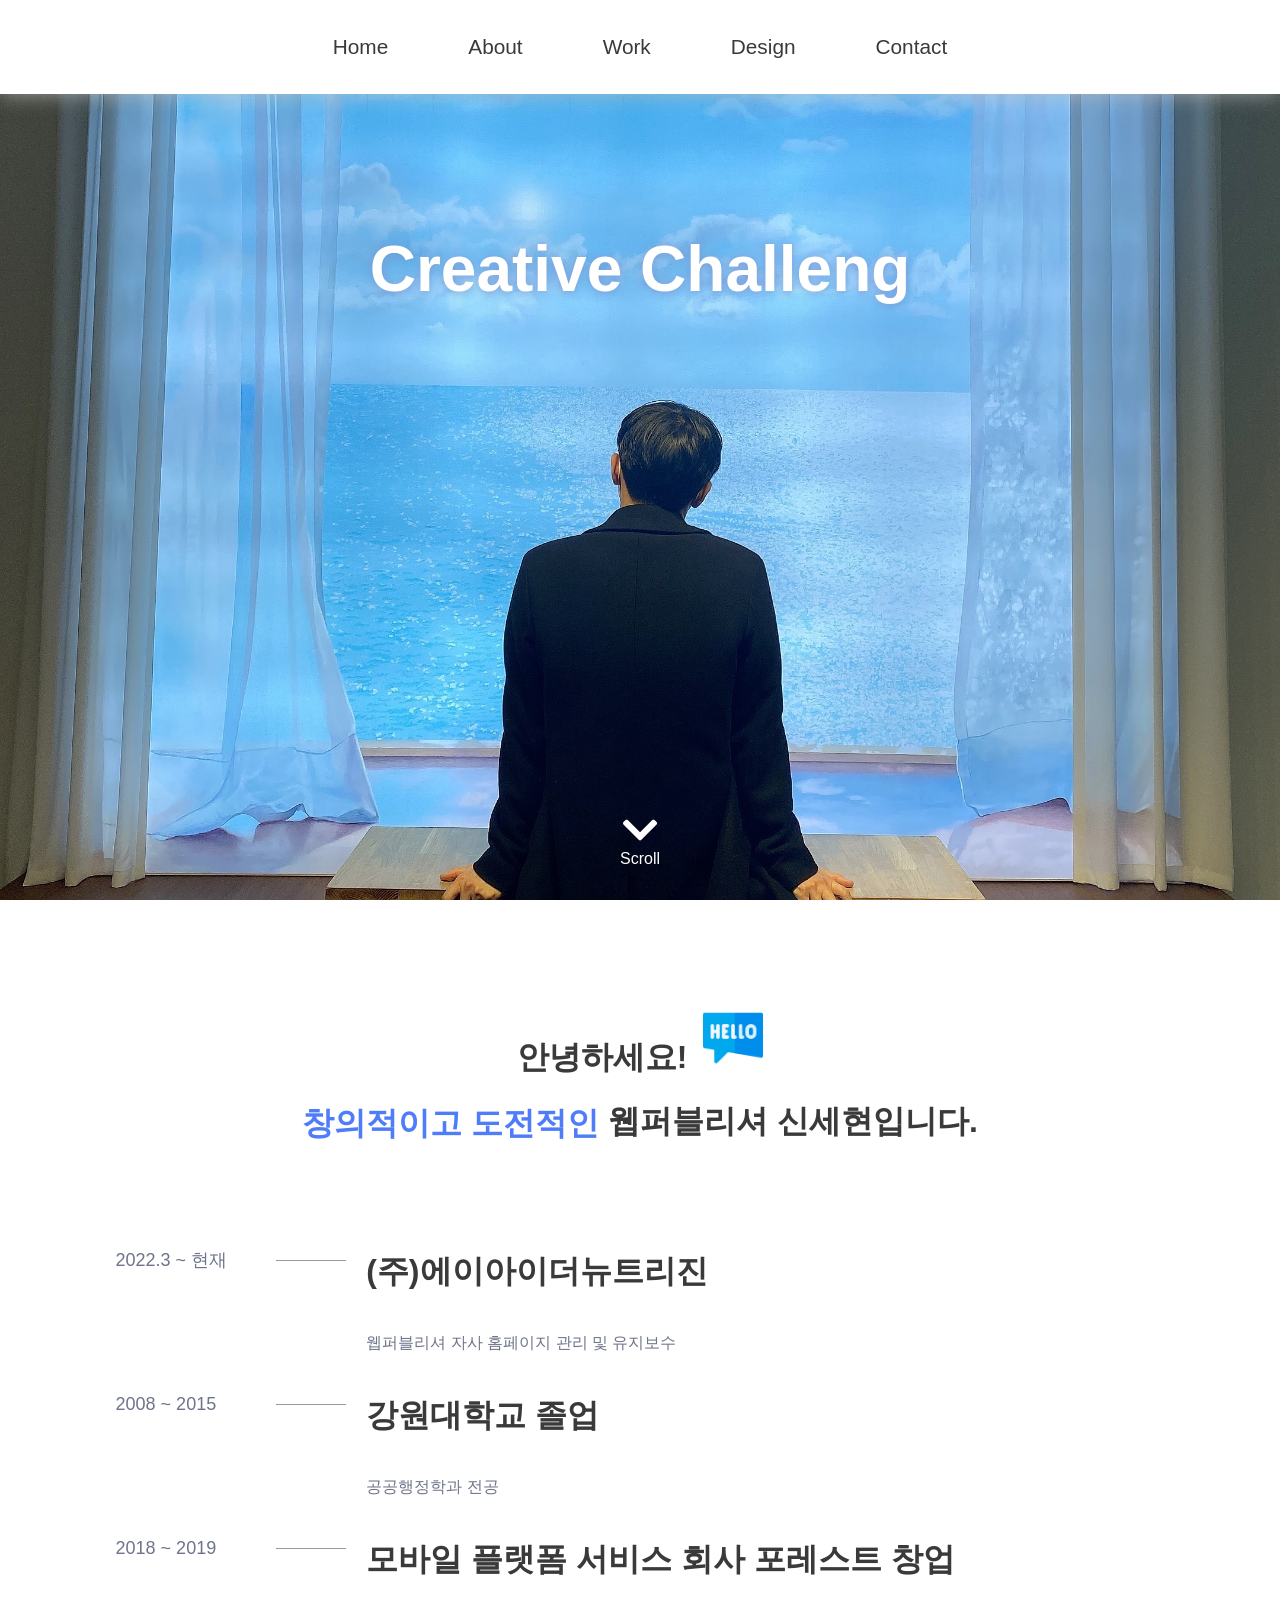
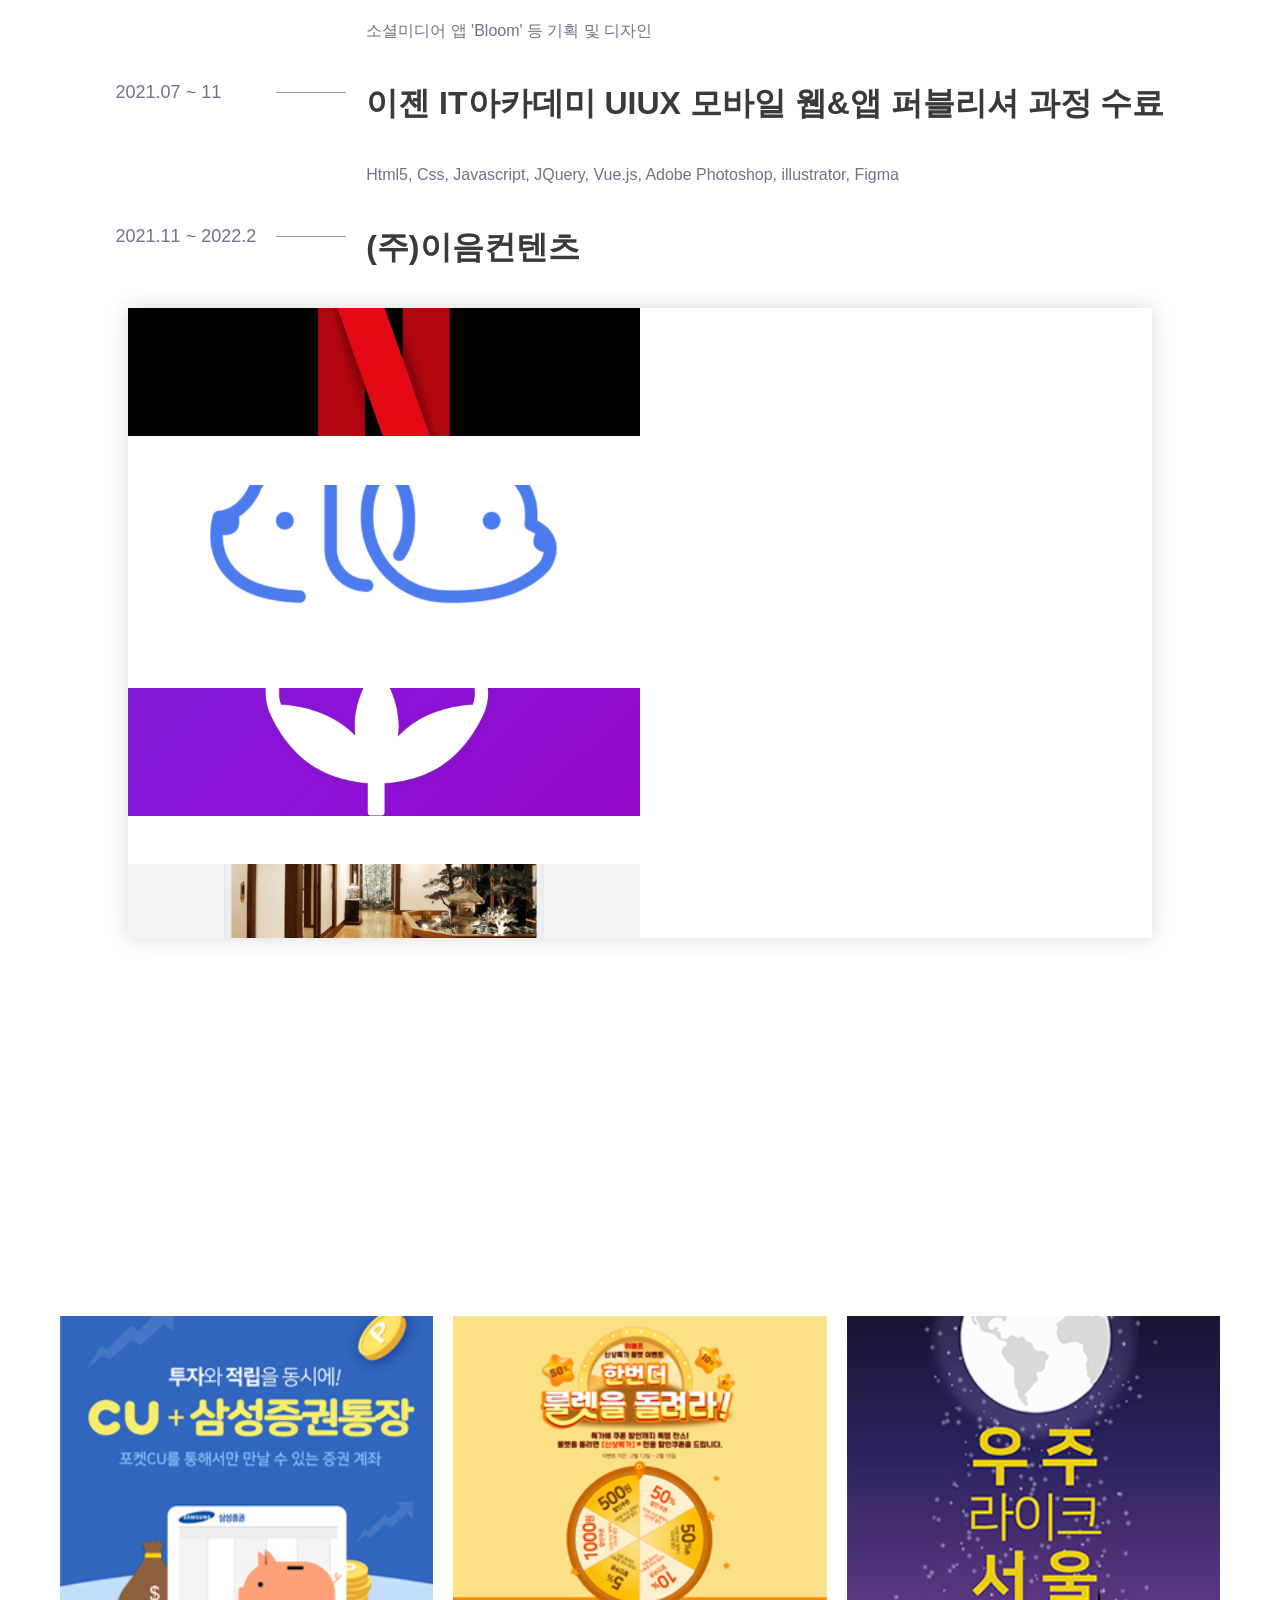
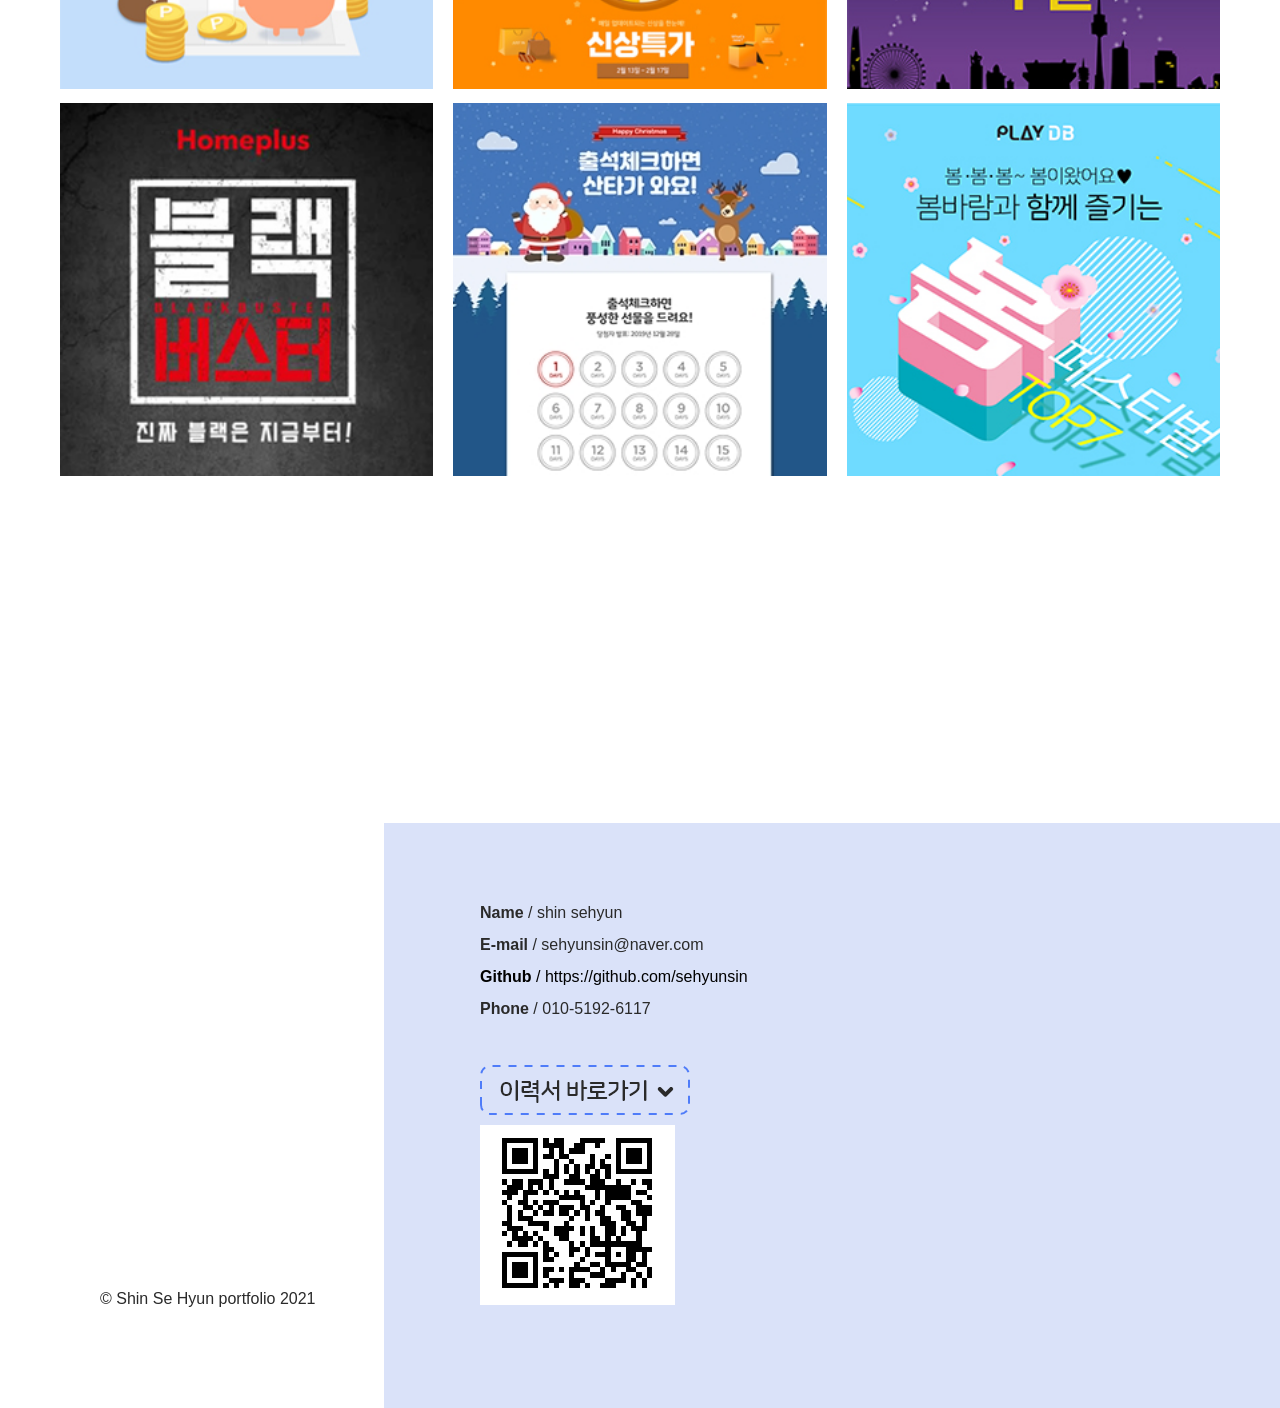
==== commit c9ae54fd: "Update index.html" ====
--- a/index.html
+++ b/index.html
@@ -50,13 +50,13 @@
 		<div class="skills">
 			<table>
 				<tr>
-					<td class="td1 color_ch" style="color:#4f7cf9; font-weight: bold;">Keep going</td>
-					<td>
-						<div class="pin2"></div>
-					</td>
-					<td class="td3">
-						<h2> 인프런 강의 듣기 / 매일 코딩스터디</h2>
-						<p>Html5, Css, Javascript, JQuery, Vue.js, React<a href="https://github.com/sehyunsin" target="_blank">>>> GITHUB 바로가기</a></p>
+					<td class="td1">2022.3 ~ 현재</td>
+					<td>
+						<div class="pin2"></div>
+					</td>
+					<td class="td3">
+						<h2>(주)에이아이더뉴트리진</h2>
+						<p>웹퍼블리셔 자사 홈페이지 관리 및 유지보수</p>
 					</td>
 				</tr>
 				<tr>
@@ -99,16 +99,7 @@
 						<p>웹퍼블리셔 홈페이지 기획 및 제작 유지보수 동영상 강의 업로드</p>
 					</td>
 				</tr>
-				<tr>
-					<td class="td1">2022.3 ~ 현재</td>
-					<td>
-						<div class="pin2"></div>
-					</td>
-					<td class="td3">
-						<h2>(주)에이아이더뉴트리진</h2>
-						<p>웹퍼블리셔 자사 홈페이지 관리 및 유지보수</p>
-					</td>
-				</tr>
+				
 				
 				
 			</table>
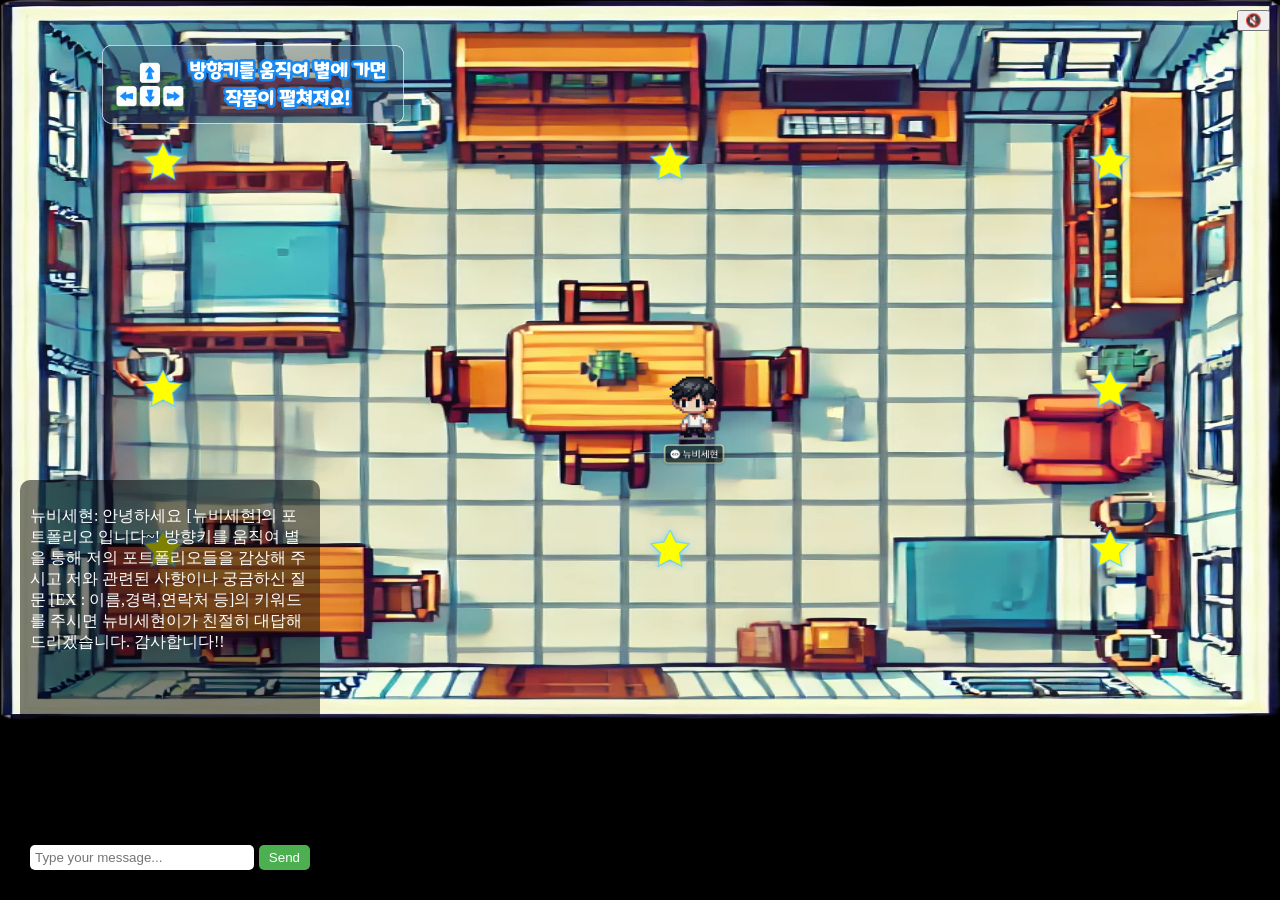
==== commit 255baa5d: "portfolio_v1" ====
--- a/index.html
+++ b/index.html
@@ -1,327 +1,60 @@
 <!DOCTYPE html>
 <html lang="ko">
-
 <head>
-	<meta charset="utf-8">
-	<meta name="viewport" content="width=device-width">
-	<title>Webpublisher sehyun's Portfolio</title>
-	<script src="https://code.jquery.com/jquery-3.6.0.min.js"></script>
-	<script src="js/po1.js"></script>
-	<script src="https://cdn.jsdelivr.net/npm/vue@2.6.0"></script>
-	<link rel="shortcut icon" href="images/gift.svg" type="image/x-icon">
-	<link href="https://fonts.googleapis.com/css?family=Noto+Sans+KR:100,300,400,500,700,900&display=swap"
-		rel="stylesheet">
-	<link rel="stylesheet" href="https://use.fontawesome.com/releases/v5.15.2/css/all.css">
-	<link rel="stylesheet" href="css/po1.css">
+    <meta charset="UTF-8">
+    <meta name="viewport" content="width=device-width, initial-scale=1.0">
+    <title>sehyun portfolio</title>
+    <link rel="stylesheet" href="css/style.css">
+    
 </head>
 
 <body>
-	<div class="open">
-		<div class="layer"></div>
-		<div class="layer"></div>
-	</div>
-	<header>
-		<button type="button">&#x2630</button>
-		<a v-bind:href="top">
-			<img :src="logo" :alt="alt">
-		</a>
+    <!-- 게임 화면을 표시할 캔버스 -->
+    <div id="gameContainer">
+        <canvas id="gameCanvas"></canvas>
+    </div>
 
-	</header>
-	<nav class="navmenu">
-		<div>
-			<div>
-				<a href="#top">Home</a>
-				<a href="#about">About</a>
-				<a href="#portfolio">Work</a>
-				<a href="#event">Design</a>
-				<a href="#contact">Contact</a>
-			</div>
-		</div>
-	</nav>
-	<header id="top">
-		<div id="typing"></div>
-		<div id="scroll">
-			<i class="fas fa-chevron-down"></i>
-			<a href="#about">Scroll</a>
-		</div>
-	</header>
-	<section id="about" class="area">
-		<h2 class="hello">안녕하세요!<img src="images/hello.png"><br><span>창</span><span>의</span><span>적</span><span>이</span><span>고</span> <span>도</span><span>전</span><span>적</span><span>인</span> 웹퍼블리셔 신세현입니다.</h2>
-		<div class="skills">
-			<table>
-				<tr>
-					<td class="td1">2022.3 ~ 현재</td>
-					<td>
-						<div class="pin2"></div>
-					</td>
-					<td class="td3">
-						<h2>(주)에이아이더뉴트리진</h2>
-						<p>웹퍼블리셔 자사 홈페이지 관리 및 유지보수</p>
-					</td>
-				</tr>
-				<tr>
-					<td class="td1">2008 ~ 2015</td>
-					<td>
-						<div class="pin2"></div>
-					</td>
-					<td class="td3">
-						<h2>강원대학교 졸업</h2>
-						<p>공공행정학과 전공</p>
-					</td>
-				</tr>
-				<tr>
-					<td class="td1">2018 ~ 2019</td>
-					<td>
-						<div class="pin2"></div>
-					</td>
-					<td class="td3">
-						<h2>모바일 플랫폼 서비스 회사 포레스트 창업</h2>
-						<p>소셜미디어 앱 'Bloom' 등 기획 및 디자인</p>
-					</td>
-				</tr>
-				<tr>
-					<td class="td1">2021.07 ~ 11</td>
-					<td>
-						<div class="pin2"></div>
-					</td>
-					<td class="td3">
-						<h2>이젠 IT아카데미 UIUX 모바일 웹&앱 퍼블리셔 과정 수료</h2>
-						<p>Html5, Css, Javascript, JQuery, Vue.js, Adobe Photoshop, illustrator, Figma</p>
-					</td>
-				</tr>
-				<tr>
-					<td class="td1">2021.11 ~ 2022.2</td>
-					<td>
-						<div class="pin2"></div>
-					</td>
-					<td class="td3">
-						<h2>(주)이음컨텐츠</h2>
-						<p>웹퍼블리셔 홈페이지 기획 및 제작 유지보수 동영상 강의 업로드</p>
-					</td>
-				</tr>
-				
-				
-				
-			</table>
-		</div>
-		
-	</section>
-	<div id="portfolio" class="area">
-		<div id="cnt03">
-			<div class="page-wrap">
-				<div id="home-slider">
-					<div class="swiper-container">
-						<div class="swiper-wrapper">
-							<div class="swiper-slide swiper-slide-one">
-								<div class="swiper-image" data-swiper-parallax-y="-20%">
-									<div class="swiper-image-inner swiper-image-left swiper-image-one">
-										<a href="netflix/netflix.html" target="_blank">
-											<img src="images/go.png" alt="홈페이지 바로가기">
-										</a>
-									</div>
-								</div>
-								<div class="swiper-image" data-swiper-parallax-y="35%">
-									<div class="swiper-image-inner swiper-image-right swiper-image-two">
-										<a href="netflix/netflix.html" class="paragraph mockup_title" target="_blank">
-											Netflix
-										</a>
-										<a href="netflix/netflix.html" class="paragraph  mockup_small_title"
-											target="_blank">
-											넷플릭스 반응형 웹사이트를<br>클론코딩하였습니다.
-										</a>
-									</div>
-								</div>
-							</div>
-							<div class="swiper-slide swiper-slide-two">
-								<div class="swiper-image" data-swiper-parallax-y="-20%">
-									<div class="swiper-image-inner swiper-image-left swiper-image-three">
-										<a href="https://www.figma.com/proto/93MbNFxigExbOBQNPksB8m/Petme-Up-team-library?node-id=382%3A949&scaling=min-zoom&page-id=0%3A1"  target="_blank">
-											<img src="images/go.png" alt="페이지 바로가기">
-										</a>
-									</div>
-								</div>
-								<div class="swiper-image" data-swiper-parallax-y="35%">
-									<div class="swiper-image-inner swiper-image-right swiper-image-four">
-										<a href="https://www.figma.com/proto/93MbNFxigExbOBQNPksB8m/Petme-Up-team-library?node-id=382%3A949&scaling=min-zoom&page-id=0%3A1" class="paragraph mockup_title"  target="_blank">
-											PetmeUp
-										</a>
-										<a href="https://www.figma.com/proto/93MbNFxigExbOBQNPksB8m/Petme-Up-team-library?node-id=382%3A949&scaling=min-zoom&page-id=0%3A1" class="paragraph  mockup_small_title"  target="_blank">
-											반려동물과의 만남부터 케어까지 모든<br>기능을 담은 애플리케이션 펫미업을<br>피그마로 제작하였습니다.
-										</a>
-									</div>
-								</div>
-							</div>
-							<div class="swiper-slide swiper-slide-three">
-								<div class="swiper-image" data-swiper-parallax-y="-20%">
-									<div class="swiper-image-inner swiper-image-left swiper-image-five">
-										<a href="images/Bloom StoryBoard & DECISION.pdf" target="_blank">
-											<img src="images/go.png" alt="페이지 바로가기">
-										</a>
-									</div>
-								</div>
-								<div class="swiper-image" data-swiper-parallax-y="35%">
-									<div class="swiper-image-inner swiper-image-right swiper-image-six">
-										<a href="images/Bloom StoryBoard & DECISION.pdf" class="paragraph mockup_title" target="_blank">
-											Bloom
-										</a>
-										<a href="images/Bloom StoryBoard & DECISION.pdf" class="paragraph  mockup_small_title"
-											target="_blank">
-											포레스트 창업 당시 제작한 소셜미디어 애플리케이션 Bloom의 기획안입니다.
-										</a>
-									</div>
-								</div>
-							</div>
-							<div class="swiper-slide swiper-slide-four">
-								<div class="swiper-image" data-swiper-parallax-y="-20%">
-									<div class="swiper-image-inner swiper-image-left swiper-image-seven">
-										<a href="hanwoori/hanwoori.html" target="_blank">
-											<img src="images/go.png" alt="페이지 바로가기">
-										</a>
-									</div>
-								</div>
-								<div class="swiper-image" data-swiper-parallax-y="35%">
-									<div class="swiper-image-inner swiper-image-right swiper-image-eigh">
-										<a href="hanwoori/hanwoori.html" class="paragraph mockup_title" target="_blank">
-											한우리
-										</a>
-										<a href="hanwoori/hanwoori.html" class="paragraph  mockup_small_title"
-											target="_blank">
-											한정식 한우리 반응형 웹사이트
-										</a>
-									</div>
-								</div>
-							</div>
-							
-							
-							<div class="swiper-slide swiper-slide-two">
-								<div class="swiper-image" data-swiper-parallax-y="-20%">
-									<div class="swiper-image-inner swiper-image-left swiper-image-thirteen">
-										<a href="회원가입/index.html" target="_blank">
-											<img src="images/go.png" alt="페이지 바로가기">
-										</a>
-									</div>
-								</div>
-								<div class="swiper-image" data-swiper-parallax-y="35%">
-									<div class="swiper-image-inner swiper-image-right swiper-image-fourteen">
-										<a href="회원가입/index.html" class="paragraph mockup_title" target="_blank">
-											Naver
-										</a>
-										<a href="회원가입/index.html" class="paragraph  mockup_small_title" target="_blank">
-										네이버 반응형 회원가입 웹사이트를 클론코딩 하였습니다.
-										</a>
-									</div>
-								</div>
-							</div>
+    <!-- 프로젝트 상세 정보를 표시하는 모달 창 -->
+    <div id="modal">
+        <div class="modal-content">
+            <span class="close">&times;</span>
+            <h2 id="modalTitle"></h2>
+            <div id="modalContent"></div>
+        </div>
+    </div>
 
-						</div>
-						<div class="swiper-pagination"></div>
-					</div>
-				</div>
-			</div>
+    <!-- 채팅창 컨테이너 -->
+    <div id="chatContainer">
+        <div id="chatMessages"></div>
+        <div id="chatInput">
+            <input type="text" id="messageInput" placeholder="Type your message...">
+            <button onclick="sendMessage()">Send</button>
+        </div>
+    </div>
 
-		</div>
+    <!-- 배경 음악 설정 -->
+    <audio id="bgMusic" loop>
+        <source src="bgm/bgm.mp3" type="audio/mpeg">
+        Your browser does not support the audio element.
+    </audio>
+    <!-- 음악 제어 버튼 -->
+    <div id="musicControls" style="position: fixed; top: 10px; right: 10px; z-index: 1000;">
+        <button id="musicToggle">🔇</button>
+    </div>
 
-	</div>
-	<section id="event" class="area">
-		<div>
-			<div>
-				<img src="images/event-19.jpg" alt="CU 삼성증권통장">
-				<p>
-					<i class="fas fa-search"></i>
-					<b>자세히보기</b>
-				</p>
-			</div>
-			<div>
-				<img src="images/event-16.jpg" alt="한번 더 룰렛을 돌려라">
-				<p>
-					<i class="fas fa-search"></i>
-					<b>자세히보기</b>
-				</p>
-			</div>
-			<div>
-				<img src="images/event-9.jpg" alt="우주 라이크 서울">
-				<p>
-					<i class="fas fa-search"></i>
-					<b>자세히보기</b>
-				</p>
-			</div>
-			<div>
-				<img src="images/event-13.jpg" alt="블랙버스터">
-				<p>
-					<i class="fas fa-search"></i>
-					<b>자세히보기</b>
-				</p>
-			</div>
-			
-			<div>
-				<img src="images/event-8.jpg" alt="출석체크하면 산타가 와요">
-				<p>
-					<i class="fas fa-search"></i>
-					<b>자세히보기</b>
-				</p>
-			</div>
-			<div>
-				<img src="images/event-17.jpg" alt="봄 페스티벌">
-				<p>
-					<i class="fas fa-search"></i>
-					<b>자세히보기</b>
-				</p>
-			</div>
-			
-		
+    <div class="guide-Img">
+        <img src="img/guide.png" alt="Guide_Image">
+    </div>
 
-		</div>
-	</section>
-	<section id="contact" class="area">
-		<div class="footer">
-			<section class="profile">
-				<div class="p1">
-					<p><b>Name</b> / shin sehyun</p>
-					<p><b>E-mail</b> / sehyunsin@naver.com</p>
-					<a href="https://github.com/sehyunsin" target="_blank" style="color:black"><b>Github </b>/
-						https://github.com/sehyunsin </a>
-						<p><b>Phone</b> / 010-5192-6117</p>
-				</div>
-				<div class="pdf">
-						<a href="https://www.miricanvas.com/v/1oxffx" target="_blank"><img src="images/pdf.png" alt="자기소개서 pdf 다운로드"></a>
-						<a href="https://www.miricanvas.com/v/1oxffx" target="_blank"><img src="images/qr1.png" alt="qr이력서"></a>
-				</div>
-				</section>
-		</div>
-		<section class="me">
-			© Shin Se Hyun portfolio 2021
-		</section>
-	</section>
-	<section id="popup">
-		<h3>제목</h3>
-		<img src="#" alt="#">
-	</section>
+    <!-- 모바일 컨트롤 버튼들 -->
+    <div id="mobileControls">
+        <button id="upButton">⬆️</button>
+        <div>
+            <button id="leftButton">⬅️</button>
+            <button id="rightButton">➡️</button>
+        </div>
+        <button id="downButton">⬇️</button>
+    </div>
+    <script src="js/main.js"></script>
 </body>
-<script src='https://cdnjs.cloudflare.com/ajax/libs/jquery/3.1.1/jquery.min.js'></script>
-<script src='https://cdnjs.cloudflare.com/ajax/libs/Swiper/3.4.2/js/swiper.jquery.min.js'></script>
-<script>
-	let mySwiper = new Swiper(".swiper-container", {
-		direction: "vertical",
-		loop: true,
-		pagination: ".swiper-pagination",
-		grabCursor: true,
-		speed: 1000,
-		paginationClickable: true,
-		parallax: false,
-		autoplay: false,
-		effect: "slide",
-		mousewheelControl: 1
-	});
-</script>
-<script>
-	var logo = new Vue({
-		el: "header",
-		data: {
-			logo: "images/logo_sh.png",
-			alt: "logo",
-			top: "#"
-		}
-	});
-</script>
-
 </html>
--- a/css/style.css
+++ b/css/style.css
@@ -0,0 +1,192 @@
+
+/* 페이지의 기본 설정 */
+body { margin: 0; overflow: hidden; background-color: #000; }
+
+/* 게임 컨테이너 설정 */
+#gameContainer { position: relative; margin: auto; }
+
+/* 캔버스를 블록으로 표시하여 자동 줄바꿈 */
+canvas { display: block; }
+
+/* 별 모양 인터랙션 존 스타일 설정 */
+.star-zone {
+    position: absolute;
+    width: 60px;
+    height: 60px;
+    filter: drop-shadow(0 0 5px rgba(100, 200, 255, 0.7));
+    transition: transform 0.3s ease-in-out;
+}
+
+/* 반짝임 애니메이션 설정 */
+@keyframes twinkle {
+    0% { opacity: 1; filter: drop-shadow(0 0 5px rgba(100, 200, 255, 0.7)); }
+    50% { opacity: 0.5; filter: drop-shadow(0 0 2px rgba(100, 200, 255, 0.3)); }
+    100% { opacity: 1; filter: drop-shadow(0 0 5px rgba(100, 200, 255, 0.7)); }
+}
+
+/* 별에 도달할 때 애니메이션 */
+@keyframes reach {
+    0% { transform: scale(1); }
+    50% { transform: scale(1.5); }
+    100% { transform: scale(1); }
+}
+
+/* 모달 창 스타일 설정 */
+#modal {
+    display: none;
+    position: fixed;
+    z-index: 1;
+    left: 0;
+    top: 0;
+    width: 100%;
+    height: 100%;
+    overflow: auto;
+    background-color: rgba(0,0,0,0.4);
+}
+
+/* 모달 창 내용 스타일 설정 */
+.modal-content {
+    background-color: #fefefe;
+    margin: 5% auto;
+    padding: 20px;
+    border: 1px solid #888;
+    width: 80%;
+    max-width: 800px;
+    max-height: 80vh;
+    overflow-y: auto;
+}
+
+/* 모달 닫기 버튼 스타일 설정 */
+.close {
+    color: #aaa;
+    float: right;
+    font-size: 28px;
+    font-weight: bold;
+    cursor: pointer;
+}
+
+/* 프로젝트 이미지 스타일 */
+.project-image {
+    max-width: 100%;
+    height: auto;
+    margin-bottom: 15px;
+}
+
+/* 프로젝트 설명 스타일 */
+.project-description {
+    margin-bottom: 15px;
+}
+
+/* 프로젝트 링크 버튼 스타일 */
+.project-link {
+    display: inline-block;
+    margin-top: 10px;
+    padding: 10px 15px;
+    background-color: #4CAF50;
+    color: white;
+    text-decoration: none;
+    border-radius: 5px;
+}
+
+/* 채팅창 컨테이너 스타일 */
+#chatContainer {
+    position: fixed;
+    left: 20px;
+    bottom: 20px;
+    width: 300px;
+    height: 400px;
+    background-color: rgba(0, 0, 0, 0.5);
+    border-radius: 10px;
+    display: flex;
+    flex-direction: column;
+    z-index: 1000;
+}
+
+/* 채팅 메시지 영역 스타일 */
+#chatMessages {
+    flex-grow: 1;
+    overflow-y: auto;
+    padding: 10px;
+    color: white;
+}
+
+/* 채팅 입력창 스타일 */
+#chatInput {
+    display: flex;
+    padding: 10px;
+}
+
+/* 채팅 입력 필드 스타일 */
+#chatInput input {
+    flex-grow: 1;
+    padding: 5px;
+    border: none;
+    border-radius: 5px;
+}
+
+/* 채팅 전송 버튼 스타일 */
+#chatInput button {
+    margin-left: 5px;
+    padding: 5px 10px;
+    border: none;
+    border-radius: 5px;
+    background-color: #4CAF50;
+    color: white;
+    cursor: pointer;
+}
+
+/*가이드 이미지*/
+.guide-Img {
+    position: absolute;
+    z-index: 100;
+    top: 5%;
+    left: 8%;
+}
+
+/* 모바일 컨트롤 버튼 컨테이너 */
+#mobileControls {
+    display: none;
+    position: fixed;
+    bottom: 30%;
+    left: 50%;
+    transform: translateX(-50%);
+    background-color: rgba(255, 255, 255, 0.3);
+    border-radius: 10px;
+    padding: 10px;
+}
+
+/* 모바일 컨트롤 버튼 스타일 */
+#mobileControls button {
+    width: 50px;
+    height: 50px;
+    font-size: 24px;
+    margin: 5px;
+    background-color: rgba(255, 255, 255, 0.7);
+    border: none;
+    border-radius: 5px;
+}
+
+/* 화면 크기별 스타일 조정 */
+@media (max-width: 1200px) {
+    .modal-content { max-width: 700px; }
+}
+@media (max-width: 768px) {
+    .modal-content {
+        width: 76%;
+        margin: 10% auto;
+    }
+    #chatContainer {
+        width: 250px;
+        height: 350px;
+    }
+}
+@media (max-width: 768px) {
+    #mobileControls { display: flex; flex-direction: column; align-items: center; }
+    #chatContainer {
+        bottom: 0;
+        left: 0;
+        width: 100%;
+        height: 200px;
+        border-radius: 0;
+    }
+}
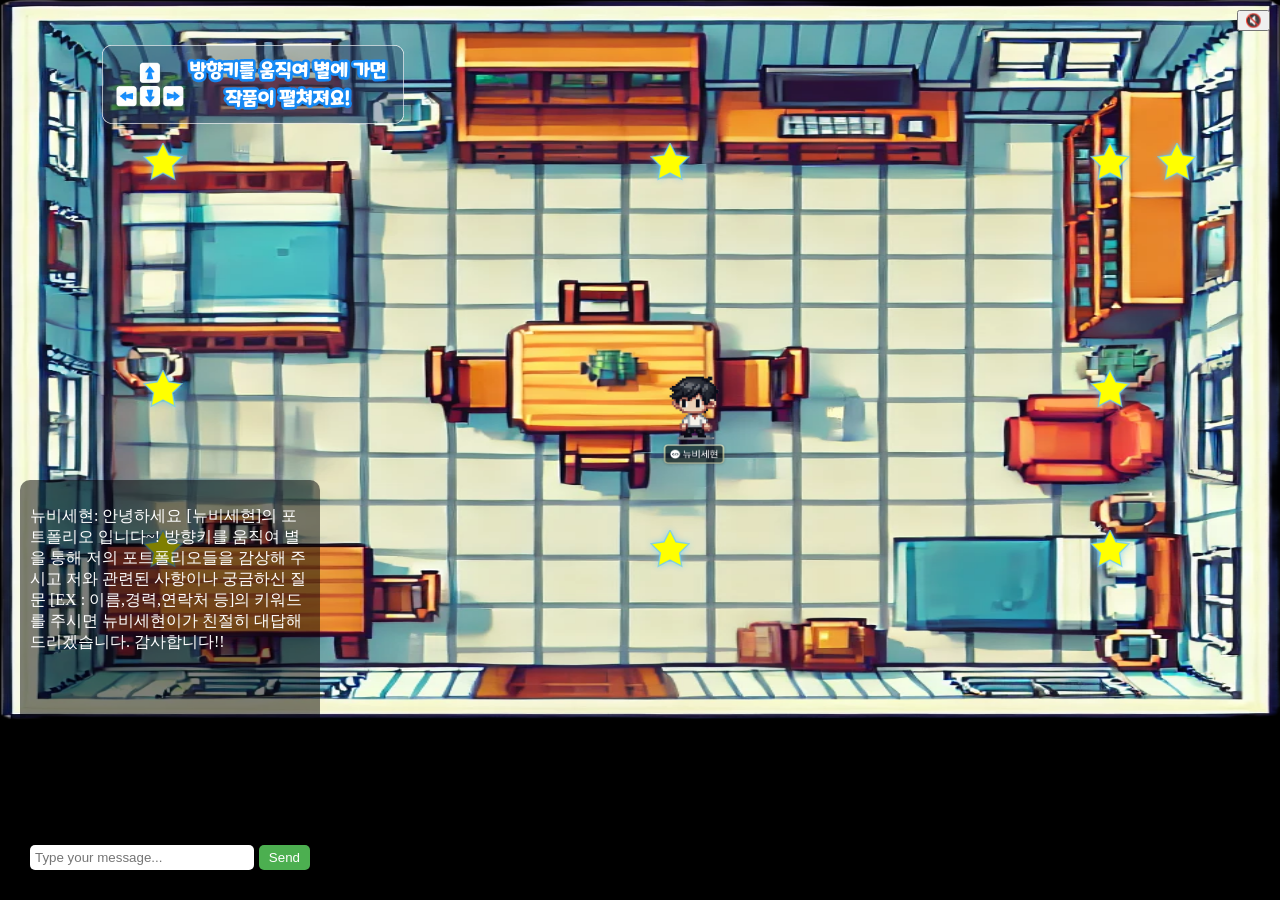
==== commit bbe5d7f2: "06" ====
--- a/index.html
+++ b/index.html
@@ -3,7 +3,7 @@
 <head>
     <meta charset="UTF-8">
     <meta name="viewport" content="width=device-width, initial-scale=1.0">
-    <title>sehyun portfolio</title>
+    <title>sehyun's portfolio</title>
     <link rel="stylesheet" href="css/style.css">
     
 </head>
--- a/css/style.css
+++ b/css/style.css
@@ -9,13 +9,7 @@
 canvas { display: block; }
 
 /* 별 모양 인터랙션 존 스타일 설정 */
-.star-zone {
-    position: absolute;
-    width: 60px;
-    height: 60px;
-    filter: drop-shadow(0 0 5px rgba(100, 200, 255, 0.7));
-    transition: transform 0.3s ease-in-out;
-}
+.star-zone {position: absolute;width: 60px;height: 60px;filter: drop-shadow(0 0 5px rgba(100, 200, 255, 0.7));transition: transform 0.3s ease-in-out;}
 
 /* 반짝임 애니메이션 설정 */
 @keyframes twinkle {
@@ -32,139 +26,46 @@
 }
 
 /* 모달 창 스타일 설정 */
-#modal {
-    display: none;
-    position: fixed;
-    z-index: 1;
-    left: 0;
-    top: 0;
-    width: 100%;
-    height: 100%;
-    overflow: auto;
-    background-color: rgba(0,0,0,0.4);
-}
+#modal {display: none;position: fixed;z-index: 1;left: 0;top: 0;width: 100%;height: 100%;overflow: auto;background-color: rgba(0,0,0,0.4);}
 
 /* 모달 창 내용 스타일 설정 */
-.modal-content {
-    background-color: #fefefe;
-    margin: 5% auto;
-    padding: 20px;
-    border: 1px solid #888;
-    width: 80%;
-    max-width: 800px;
-    max-height: 80vh;
-    overflow-y: auto;
-}
+.modal-content {background-color: #fefefe;margin: 5% auto;padding: 20px;border: 1px solid #888;width: 80%;max-width: 800px;max-height: 80vh;overflow-y: auto;}
 
 /* 모달 닫기 버튼 스타일 설정 */
-.close {
-    color: #aaa;
-    float: right;
-    font-size: 28px;
-    font-weight: bold;
-    cursor: pointer;
-}
+.close {color: #aaa;float: right;font-size: 28px;font-weight: bold;cursor: pointer;}
 
 /* 프로젝트 이미지 스타일 */
-.project-image {
-    max-width: 100%;
-    height: auto;
-    margin-bottom: 15px;
-}
+.project-image {max-width: 100%;height: auto;margin-bottom: 15px;}
 
 /* 프로젝트 설명 스타일 */
-.project-description {
-    margin-bottom: 15px;
-}
+.project-description {margin-bottom: 15px;}
 
 /* 프로젝트 링크 버튼 스타일 */
-.project-link {
-    display: inline-block;
-    margin-top: 10px;
-    padding: 10px 15px;
-    background-color: #4CAF50;
-    color: white;
-    text-decoration: none;
-    border-radius: 5px;
-}
+.project-link {display: inline-block;margin-top: 10px;padding: 10px 15px;background-color: #4CAF50;color: white;text-decoration: none;border-radius: 5px;}
 
 /* 채팅창 컨테이너 스타일 */
-#chatContainer {
-    position: fixed;
-    left: 20px;
-    bottom: 20px;
-    width: 300px;
-    height: 400px;
-    background-color: rgba(0, 0, 0, 0.5);
-    border-radius: 10px;
-    display: flex;
-    flex-direction: column;
-    z-index: 1000;
-}
+#chatContainer {position: fixed;left: 20px;bottom: 20px;width: 300px;height: 400px;background-color: rgba(0, 0, 0, 0.5);border-radius: 10px;display: flex;flex-direction: column;z-index: 1000;}
 
 /* 채팅 메시지 영역 스타일 */
-#chatMessages {
-    flex-grow: 1;
-    overflow-y: auto;
-    padding: 10px;
-    color: white;
-}
+#chatMessages {flex-grow: 1;overflow-y: auto;padding: 10px;color: white;}
 
 /* 채팅 입력창 스타일 */
-#chatInput {
-    display: flex;
-    padding: 10px;
-}
+#chatInput {display: flex;padding: 10px;}
 
 /* 채팅 입력 필드 스타일 */
-#chatInput input {
-    flex-grow: 1;
-    padding: 5px;
-    border: none;
-    border-radius: 5px;
-}
+#chatInput input {flex-grow: 1;padding: 5px;border: none;border-radius: 5px;}
 
 /* 채팅 전송 버튼 스타일 */
-#chatInput button {
-    margin-left: 5px;
-    padding: 5px 10px;
-    border: none;
-    border-radius: 5px;
-    background-color: #4CAF50;
-    color: white;
-    cursor: pointer;
-}
+#chatInput button {margin-left: 5px;padding: 5px 10px;border: none;border-radius: 5px;background-color: #4CAF50;color: white;cursor: pointer;}
 
 /*가이드 이미지*/
-.guide-Img {
-    position: absolute;
-    z-index: 100;
-    top: 5%;
-    left: 8%;
-}
+.guide-Img {position: absolute;z-index: 100;top: 5%;left: 8%;}
 
 /* 모바일 컨트롤 버튼 컨테이너 */
-#mobileControls {
-    display: none;
-    position: fixed;
-    bottom: 30%;
-    left: 50%;
-    transform: translateX(-50%);
-    background-color: rgba(255, 255, 255, 0.3);
-    border-radius: 10px;
-    padding: 10px;
-}
+#mobileControls {display: none;position: fixed;bottom: 30%;left: 50%;transform: translateX(-50%);background-color: rgba(255, 255, 255, 0.3);border-radius: 10px;padding: 10px;}
 
 /* 모바일 컨트롤 버튼 스타일 */
-#mobileControls button {
-    width: 50px;
-    height: 50px;
-    font-size: 24px;
-    margin: 5px;
-    background-color: rgba(255, 255, 255, 0.7);
-    border: none;
-    border-radius: 5px;
-}
+#mobileControls button {width: 50px;height: 50px;font-size: 24px;margin: 5px;background-color: rgba(255, 255, 255, 0.7);border: none;border-radius: 5px;}
 
 /* 화면 크기별 스타일 조정 */
 @media (max-width: 1200px) {
@@ -179,6 +80,21 @@
         width: 250px;
         height: 350px;
     }
+    .guide-Img {
+        top: 3%;
+    }
+    .guide-Img img {
+        height: 30px;
+    }
+    .star-zone {
+        width: 16px;
+        height: 16px;
+        transform: scale(1) !important;
+    }
+    .star-zone svg {
+        width: 16px;
+        height: 16px;
+    }
 }
 @media (max-width: 768px) {
     #mobileControls { display: flex; flex-direction: column; align-items: center; }
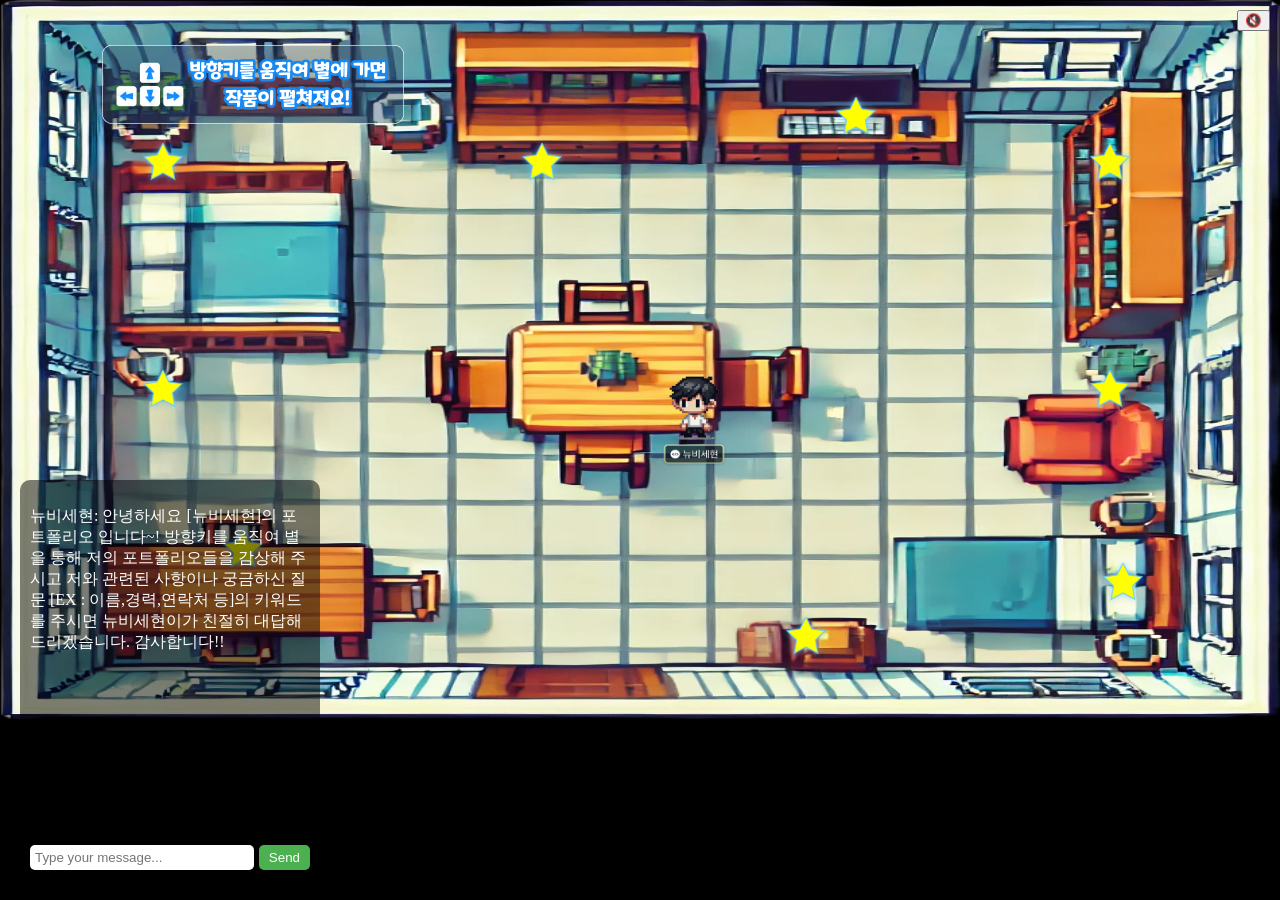
==== commit 8975e885: "11" ====
--- a/index.html
+++ b/index.html
@@ -2,7 +2,7 @@
 <html lang="ko">
 <head>
     <meta charset="UTF-8">
-    <meta name="viewport" content="width=device-width, initial-scale=1.0">
+    <meta name="viewport" content="width=device-width, initial-scale=1, maximum-scale=1, user-scalable=no">
     <title>sehyun's portfolio</title>
     <link rel="stylesheet" href="css/style.css">
     
--- a/css/style.css
+++ b/css/style.css
@@ -75,6 +75,7 @@
     .modal-content {
         width: 76%;
         margin: 10% auto;
+        height: 50%;
     }
     #chatContainer {
         width: 250px;
